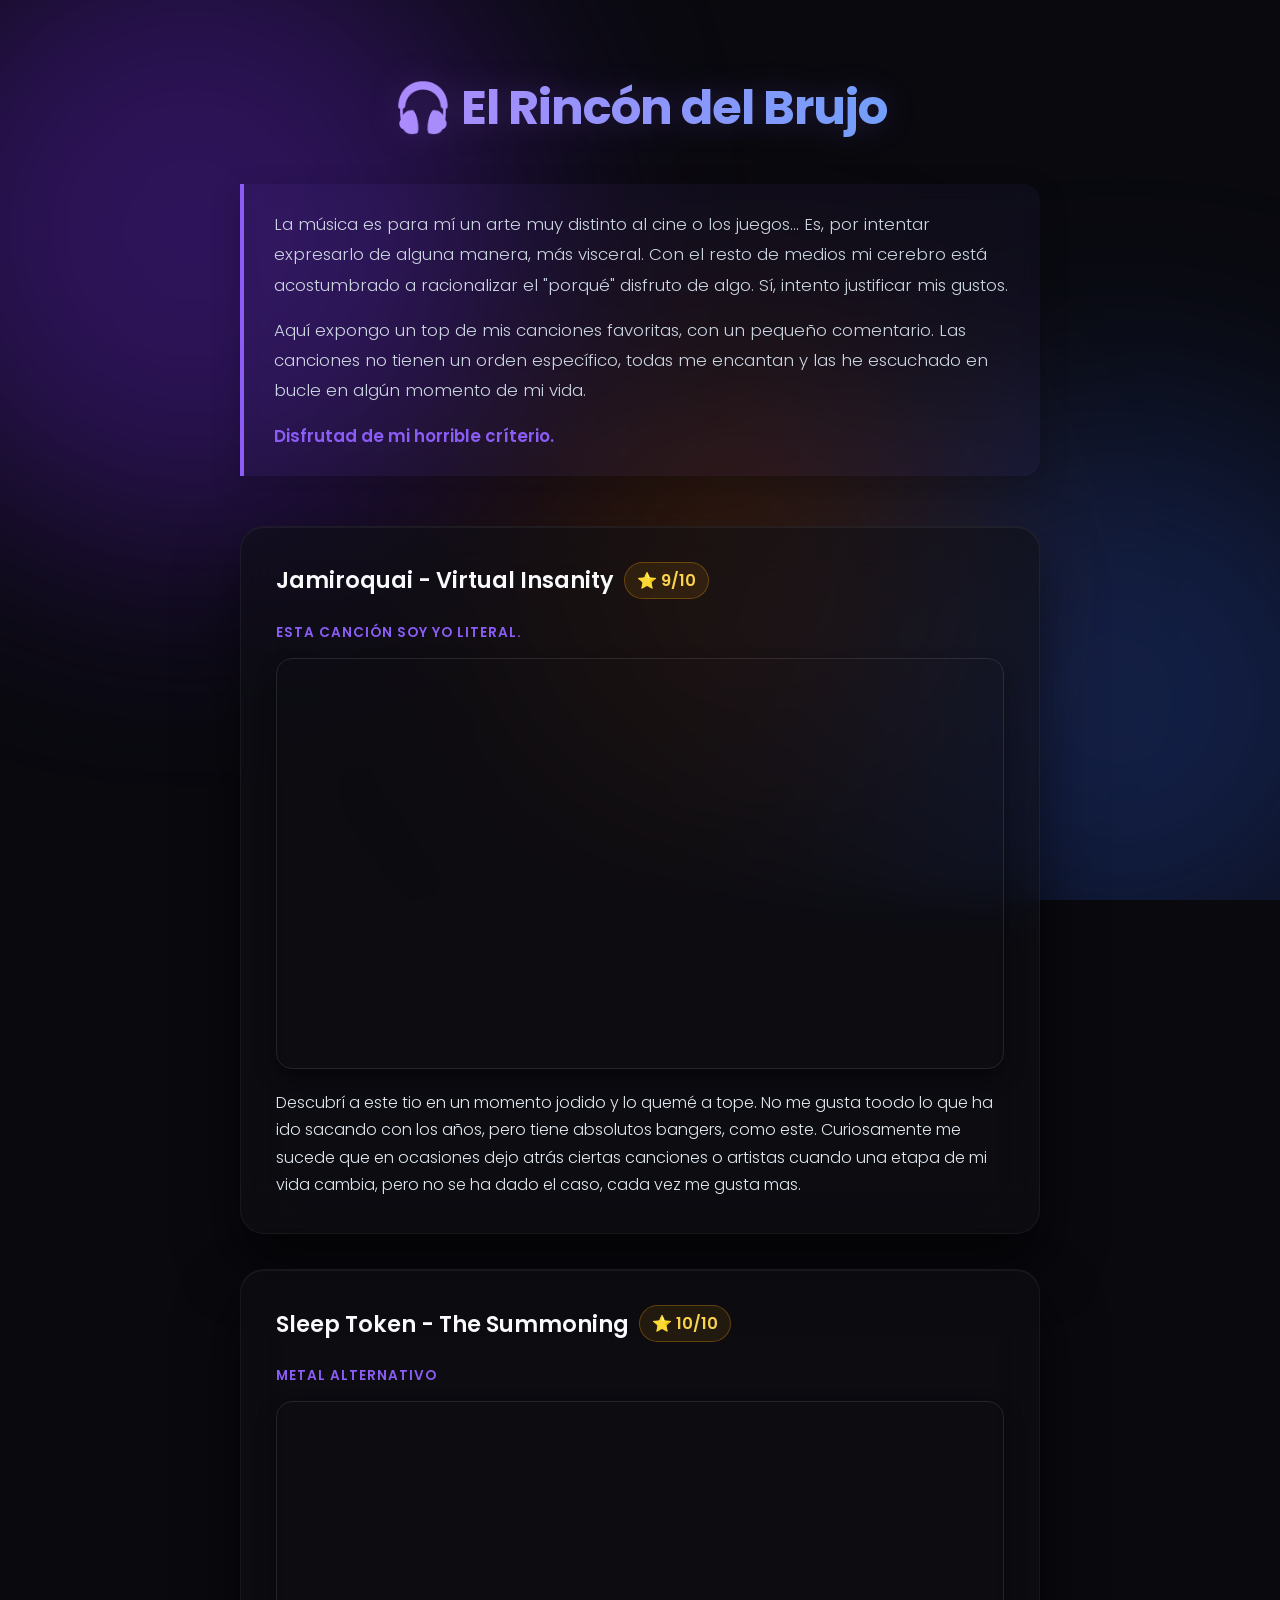
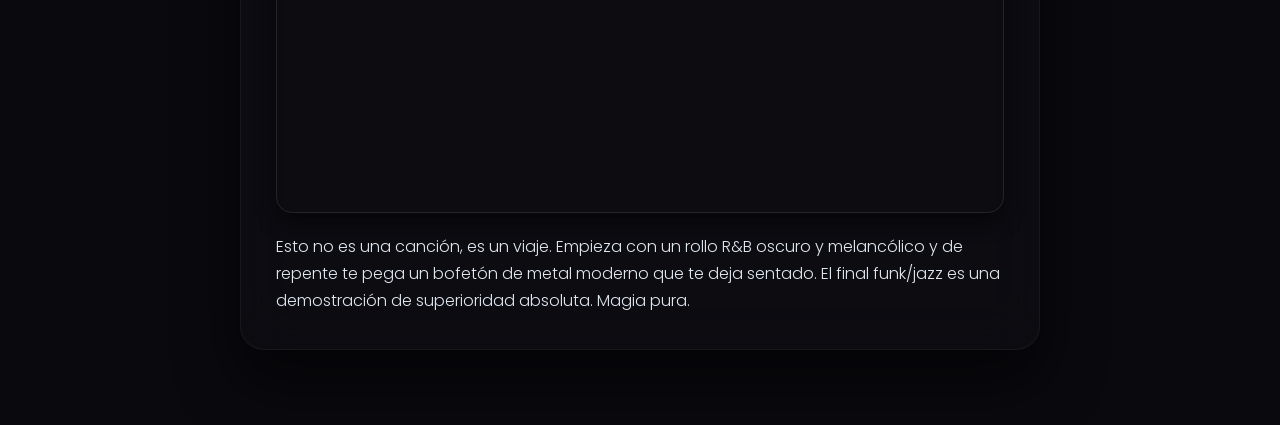
==== musica.html @ 61cba5d6 "Update musica.html" ====
<!DOCTYPE html>
<html lang="es">
<head>
    <meta charset="UTF-8">
    <meta name="viewport" content="width=device-width, initial-scale=1.0">
    <title>El Rincón Musical de Alabaster</title>
    <link rel="stylesheet" href="style.css">
    <link href="https://fonts.googleapis.com/css2?family=Poppins:wght@300;400;600;700;900&display=swap" rel="stylesheet">
</head>
<body class="musica-page">

    <div class="bg-auras">
        <div class="aura aura-1"></div>
        <div class="aura aura-2"></div>
        <div class="aura aura-3"></div>
    </div>
    
    <h1>🎧 El Rincón del Brujo</h1>
    
    <div class="intro-box">
        <p>La música es para mí un arte muy distinto al cine o los juegos... Es, por intentar expresarlo de alguna manera, más visceral. Con el resto de medios mi cerebro está acostumbrado a racionalizar el "porqué" disfruto de algo. Sí, intento justificar mis gustos.</p>
        <p>Aquí expongo un top de mis canciones favoritas, con un pequeño comentario. Las canciones no tienen un orden específico, todas me encantan y las he escuchado en bucle en algún momento de mi vida.</p>
        <p><strong style="color: var(--primary); font-weight: 600;">Disfrutad de mi horrible críterio.</strong></p>
    </div>

    <div class="card">
        <h2>Jamiroquai - Virtual Insanity <span class="puntuacion">⭐ 9/10</span></h2>
        <span class="resena-genero">Esta canción soy yo literal. </span>
        
        <div class="video-wrapper">
            <iframe src="https://www.youtube-nocookie.com/embed/4JkIs37a2JE?" allow="accelerometer; autoplay; clipboard-write; encrypted-media; gyroscope; picture-in-picture" allowfullscreen></iframe>
        </div>
        
        <p class="resena-texto">Descubrí a este tio en un momento jodido y lo quemé a tope. No me gusta toodo lo que ha ido sacando con los años, pero tiene absolutos bangers, como este. Curiosamente me sucede que en ocasiones dejo atrás ciertas canciones o artistas cuando una etapa de mi vida cambia, pero no se ha dado el caso, cada vez me gusta mas. </p>
    </div>

    <div class="card">
        <h2>Sleep Token - The Summoning <span class="puntuacion">⭐ 10/10</span></h2>
        <span class="resena-genero">Metal Alternativo</span>
        
        <div class="video-wrapper">
            <iframe src="https://www.youtube.com/embed/1B1X8oYh9R8" allow="accelerometer; autoplay; clipboard-write; encrypted-media; gyroscope; picture-in-picture" allowfullscreen></iframe>
        </div>
        
        <p class="resena-texto">Esto no es una canción, es un viaje. Empieza con un rollo R&B oscuro y melancólico y de repente te pega un bofetón de metal moderno que te deja sentado. El final funk/jazz es una demostración de superioridad absoluta. Magia pura.</p>
    </div>

</body>
</html>
---- style.css ----
:root {
    --bg-dark: #09090e; 
    --text-main: #f8fafc;
    --text-muted: #94a3b8;
    --primary: #8b5cf6; 
    --secondary: #3b82f6; 
    --accent: #f59e0b; 
    --danger: #ef4444; 
    --success: #10b981; 
}

/* --- FONDO Y GENERALES --- */
body { 
    font-family: 'Poppins', 'Segoe UI Emoji', 'Apple Color Emoji', 'Noto Color Emoji', sans-serif; 
    max-width: 900px; 
    margin: 0 auto; 
    padding: 30px 20px; 
    color: var(--text-main); 
    background-color: var(--bg-dark); 
    min-height: 100vh;
    position: relative;
    overflow-x: hidden;
    display: flex;
    flex-direction: column;
}

body.musica-page {
    max-width: 800px;
    padding: 40px 20px;
}

.bg-auras {
    position: fixed; top: 0; left: 0; width: 100vw; height: 100vh;
    z-index: -1; overflow: hidden; pointer-events: none; background: #09090e;
}

.aura {
    position: absolute; border-radius: 50%; filter: blur(120px); opacity: 0.45;
    animation: floatAura 20s infinite alternate ease-in-out;
}

.aura-1 { width: 50vw; height: 50vw; background: #5b21b6; top: -10%; left: -10%; }
.aura-2 { width: 45vw; height: 45vw; background: #1e3a8a; bottom: -10%; right: -10%; animation-delay: -5s; }
.aura-3 { width: 35vw; height: 35vw; background: #92400e; top: 40%; left: 40%; animation-duration: 25s; opacity: 0.3; }

@keyframes floatAura { 0% { transform: translate(0, 0) scale(1); } 100% { transform: translate(50px, 30px) scale(1.1); } }

::-webkit-scrollbar { width: 8px; }
::-webkit-scrollbar-track { background: rgba(0,0,0,0.2); border-radius: 10px; }
::-webkit-scrollbar-thumb { background: rgba(139, 92, 246, 0.4); border-radius: 10px; }
::-webkit-scrollbar-thumb:hover { background: rgba(139, 92, 246, 0.7); }

h1 { 
    text-align: center; font-size: 3rem; font-weight: 700; margin-bottom: 40px; letter-spacing: -1px;
    background: linear-gradient(to right, #c084fc, #60a5fa); -webkit-background-clip: text; -webkit-text-fill-color: transparent;
    filter: drop-shadow(0 0 15px rgba(139, 92, 246, 0.2)); animation: float 6s ease-in-out infinite;
}

@keyframes float { 0%, 100% { transform: translateY(0px); } 50% { transform: translateY(-8px); } }
h2 { font-size: 1.4rem; margin-top: 0; margin-bottom: 20px; font-weight: 600; display: flex; align-items: center; gap: 10px;}

/* --- TARJETAS --- */
.card { 
    background: rgba(15, 15, 20, 0.55); padding: 35px; border-radius: 24px; 
    box-shadow: 0 30px 60px rgba(0,0,0,0.5), inset 0 1px 0 rgba(255,255,255,0.05); 
    border: 1px solid rgba(255, 255, 255, 0.05); margin-bottom: 35px; 
    backdrop-filter: blur(25px); -webkit-backdrop-filter: blur(25px);
    animation: fadeUp 0.6s ease-out backwards; position: relative;
}

@keyframes fadeUp { from { opacity: 0; transform: translateY(25px); } to { opacity: 1; transform: translateY(0); } }

/* --- ACORDEONES --- */
details.card { transition: all 0.3s ease; }
details.card > summary::after { content: '▼'; margin-left: auto; font-size: 0.8rem; color: var(--primary); transition: transform 0.3s ease; }
details[open] > summary::after { transform: rotate(180deg); }
summary { font-size: 1.4rem; font-weight: 600; display: flex; align-items: center; gap: 10px; cursor: pointer; list-style: none; outline: none; user-select: none; }
summary::-webkit-details-marker { display: none; } 
.details-content { margin-top: 25px; animation: fadeUp 0.4s ease; }

/* --- FORMULARIOS Y BOTONES --- */
input[type="text"], select { 
    padding: 14px 18px; background: rgba(0, 0, 0, 0.5); color: white; border: 1px solid rgba(255, 255, 255, 0.08); 
    border-radius: 12px; font-family: inherit; font-size: 14px; outline: none; transition: all 0.3s;
}
input[type="text"]:focus, select:focus { border-color: var(--primary); box-shadow: 0 0 15px rgba(139, 92, 246, 0.2); background: rgba(0, 0, 0, 0.7); }
input[type="text"] { width: calc(100% - 150px); display: inline-block; margin-right: 15px;}
select option[disabled] { color: #475569; font-style: italic; background: #0f172a; }

#modo-clasificacion {
    width: 100%; margin-bottom: 15px; font-size: 1.1rem; font-weight: 600;
    background: linear-gradient(135deg, rgba(139, 92, 246, 0.15), rgba(59, 130, 246, 0.15));
    border: 1px solid var(--primary); color: #f8fafc; cursor: pointer;
}
#modo-clasificacion:hover { background: linear-gradient(135deg, rgba(139, 92, 246, 0.25), rgba(59, 130, 246, 0.25)); }
#modo-clasificacion option { background: var(--bg-dark); color: white; }

button { 
    padding: 14px 24px; color: white; border: none; border-radius: 12px; cursor: pointer; font-weight: 600; 
    font-family: inherit; transition: all 0.2s ease; text-transform: uppercase; font-size: 12px; letter-spacing: 1.5px;
}
button:hover { transform: translateY(-3px); filter: brightness(1.1); box-shadow: 0 8px 20px rgba(0,0,0,0.3); }
button:active { transform: translateY(1px); }

.btn-add { background: linear-gradient(135deg, #10b981, #059669); }
.btn-edit { background: rgba(59, 130, 246, 0.1); color: #93c5fd; border: 1px solid rgba(59, 130, 246, 0.3); padding: 8px 14px; font-size: 10px; border-radius: 8px; letter-spacing: 1px; }
.btn-edit:hover { background: var(--secondary); color: white; border-color: var(--secondary); }
.btn-delete { background: rgba(239, 68, 68, 0.08); color: #fca5a5; border: 1px solid rgba(239, 68, 68, 0.2); padding: 8px 14px; font-size: 10px; margin-left: auto; border-radius: 8px; letter-spacing: 1px; }
.btn-delete:hover { background: var(--danger); color: white; border-color: var(--danger); }
.btn-random { background: linear-gradient(135deg, #3b82f6, #1d4ed8); flex: 1; }
.btn-manual { background: linear-gradient(135deg, #8b5cf6, #6d28d9); flex: 1; }
.btn-export { background: rgba(255,255,255,0.03); border: 1px solid rgba(255,255,255,0.06); flex: 1; text-transform: none; letter-spacing: 0;}
.btn-export:hover { background: rgba(255,255,255,0.08); }
.btn-danger { background: linear-gradient(135deg, rgba(239, 68, 68, 0.2), rgba(153, 27, 27, 0.5)); border: 1px solid rgba(239, 68, 68, 0.4); width: 100%; margin-top: 15px; color: #fca5a5;}
.btn-danger:hover { background: var(--danger); color: white; }
.btn-tv { background: linear-gradient(135deg, #f59e0b, #d97706); width: 100%; font-size: 1.1rem; padding: 18px; margin-top: 25px; margin-bottom: 25px; box-shadow: 0 10px 25px rgba(245, 158, 11, 0.3); border: 1px solid rgba(255, 255, 255, 0.2);}
.btn-tv:hover { box-shadow: 0 15px 35px rgba(245, 158, 11, 0.5); transform: translateY(-4px); }

/* --- LISTAS Y TABLAS --- */
ul { list-style: none; padding: 0; margin-top: 25px; }
li { display: flex; align-items: center; justify-content: space-between; padding: 14px 20px; background: rgba(0, 0, 0, 0.3); margin-bottom: 12px; border-radius: 12px; border-left: 3px solid rgba(139, 92, 246, 0.5); transition: all 0.2s; flex-wrap: wrap; gap: 10px;}
li:hover { transform: translateX(5px); background: rgba(0, 0, 0, 0.4); border-left-color: var(--primary); }

table { width: 100%; border-collapse: separate; border-spacing: 0 10px; margin-top: 5px; }
th, td { padding: 18px 15px; text-align: center; }
th { color: var(--text-muted); font-weight: 600; text-transform: uppercase; font-size: 11px; letter-spacing: 2px; }
td { background: rgba(0, 0, 0, 0.3); transition: all 0.3s ease; }
td:first-child { border-top-left-radius: 12px; border-bottom-left-radius: 12px; }
td:last-child { border-top-right-radius: 12px; border-bottom-right-radius: 12px; }
td:nth-child(2) { text-align: left; font-weight: 600; font-size: 15px; color: white; }
tr:hover td { background: rgba(255, 255, 255, 0.05); }

.rango-1 td { background: linear-gradient(90deg, rgba(245, 158, 11, 0.15), rgba(0,0,0,0.3)); border: 1px solid rgba(245, 158, 11, 0.2); border-right: none; border-left: none;}
.rango-1 td:first-child { border-left: 4px solid #f59e0b; box-shadow: -5px 0 15px rgba(245, 158, 11, 0.2); }
.rango-1 td:last-child { border-right: 1px solid rgba(245, 158, 11, 0.2); }
.rango-1 td.puntos-destacados { color: #fcd34d; text-shadow: 0 0 10px rgba(245, 158, 11, 0.5); }

.rango-2 td { background: linear-gradient(90deg, rgba(203, 213, 225, 0.08), rgba(0,0,0,0.3)); border: 1px solid rgba(203, 213, 225, 0.1); border-right: none; border-left: none; }
.rango-2 td:first-child { border-left: 4px solid #cbd5e1; }
.rango-2 td:last-child { border-right: 1px solid rgba(203, 213, 225, 0.1); }
.rango-2 td.puntos-destacados { color: #e2e8f0; text-shadow: 0 0 10px rgba(203, 213, 225, 0.3); }

.rango-3 td { background: linear-gradient(90deg, rgba(180, 83, 9, 0.1), rgba(0,0,0,0.3)); border: 1px solid rgba(180, 83, 9, 0.15); border-right: none; border-left: none; }
.rango-3 td:first-child { border-left: 4px solid #b45309; }
.rango-3 td:last-child { border-right: 1px solid rgba(180, 83, 9, 0.15); }
.rango-3 td.puntos-destacados { color: #f59e0b; }

/* --- CONTENEDORES DE JUEGO Y MESAS --- */
.checkbox-container { display: flex; flex-wrap: wrap; gap: 12px; margin-bottom: 25px; }
.checkbox-container label { background: rgba(0, 0, 0, 0.4); border: 1px solid rgba(255,255,255,0.06); padding: 10px 22px; border-radius: 30px; cursor: pointer; user-select: none; font-size: 14px; transition: all 0.3s; }
.checkbox-container label:hover { border-color: rgba(139, 92, 246, 0.5); background: rgba(0,0,0,0.6); }
.checkbox-container label:has(input:checked) { background: rgba(139, 92, 246, 0.15); border-color: var(--primary); color: white; box-shadow: 0 0 15px rgba(139, 92, 246, 0.3); }
input[type="checkbox"] { display: none; }

.pod { border: 1px solid rgba(255,255,255,0.05); padding: 25px; margin-top: 25px; border-radius: 20px; background: rgba(0, 0, 0, 0.4); position: relative; overflow: hidden; animation: fadeUp 0.4s ease-out backwards; box-shadow: inset 0 0 25px rgba(0,0,0,0.5); }
.pod::before { content: ''; position: absolute; top: 15%; left: 0; width: 3px; height: 70%; background: var(--secondary); border-radius: 0 3px 3px 0; box-shadow: 0 0 10px var(--secondary); }
.pod.manual::before { background: var(--primary); box-shadow: 0 0 10px var(--primary); }
.pod h3 { margin-top: 0; color: white; font-size: 1.2rem; }
.pod select { margin: 8px 0 25px 0; width: 100%; display: block;}
.pod label { font-size: 11px; color: var(--text-muted); font-weight: 700; text-transform: uppercase; letter-spacing: 1.5px;}

.nombres-mesa { font-size: 14px; color: #fcd34d; margin-bottom: 25px; background: rgba(245, 158, 11, 0.05); border: 1px solid rgba(245, 158, 11, 0.15); padding: 15px; border-radius: 10px; display: flex; align-items: center; gap: 10px; }
.btn-save-pod { background: linear-gradient(135deg, var(--accent), #d97706); width: 100%; margin-top: 10px;}

.historial-jornada { background: rgba(0, 0, 0, 0.2); padding: 15px 20px; border-radius: 16px; margin-bottom: 15px; border: 1px solid rgba(255,255,255,0.03); }
.historial-jornada summary { font-size: 1.1rem; color: var(--secondary); margin-bottom: 0; padding: 5px 0; }
.historial-jornada[open] summary { margin-bottom: 15px; border-bottom: 1px solid rgba(255,255,255,0.05); padding-bottom: 15px; }

.historial-item { background: rgba(0, 0, 0, 0.3); border-left: 3px solid rgba(245, 158, 11, 0.5); padding: 15px; margin-bottom: 12px; border-radius: 12px; display: flex; flex-direction: column; gap: 8px; transition: all 0.2s; }
.historial-item:hover { background: rgba(0, 0, 0, 0.5); border-left-color: var(--accent); transform: translateX(5px);}
.historial-item:last-child { margin-bottom: 0; }
.historial-item p { margin: 0; font-size: 13px; color: #e2e8f0; line-height: 1.6;}
.historial-date { color: var(--text-muted); font-size: 11px; text-transform: uppercase; letter-spacing: 1px; font-weight: 600;}

hr { border: 0; border-top: 1px solid rgba(255,255,255,0.05); margin: 35px 0; }
p.subtitle { font-size: 14px; color: var(--text-muted); margin-top: -10px; margin-bottom: 25px; line-height: 1.6;}

/* --- ESTILOS EASTER EGG (RINCÓN MUSICAL) --- */
.footer-credits {
    margin-top: auto; padding-top: 40px; padding-bottom: 20px;
    text-align: center; font-size: 13px; color: var(--text-muted);
    opacity: 0.4; transition: opacity 0.3s ease;
}
.footer-credits:hover { opacity: 0.8; }
.easter-egg {
    text-decoration: none; display: inline-block; cursor: pointer; user-select: none;
    transition: transform 0.3s cubic-bezier(0.175, 0.885, 0.32, 1.275);
    font-size: 16px; margin-left: 5px; color: inherit;
}
.easter-egg:hover { transform: scale(1.5) rotate(15deg); }

.intro-box {
    background: rgba(139, 92, 246, 0.05); border-left: 4px solid var(--primary);
    padding: 25px 30px; border-radius: 0 16px 16px 0; margin-bottom: 50px;
    color: #cbd5e1; font-weight: 300; line-height: 1.8; font-size: 1.05rem;
    box-shadow: 0 10px 30px rgba(0,0,0,0.2); backdrop-filter: blur(10px);
}
.intro-box p { margin-top: 0; margin-bottom: 15px; }
.intro-box p:last-child { margin-bottom: 0; }
.puntuacion { font-size: 1rem; background: rgba(245, 158, 11, 0.1); color: #fcd34d; padding: 5px 12px; border-radius: 20px; border: 1px solid rgba(245, 158, 11, 0.3); }
.resena-texto { font-size: 1rem; color: #e2e8f0; line-height: 1.7; font-weight: 300; margin: 0; }
.resena-genero { display: inline-block; margin-bottom: 15px; font-size: 0.85rem; text-transform: uppercase; letter-spacing: 1px; color: var(--primary); font-weight: 600; }
.video-wrapper { position: relative; padding-bottom: 56.25%; height: 0; border-radius: 16px; overflow: hidden; margin-bottom: 20px; box-shadow: 0 10px 20px rgba(0,0,0,0.4); border: 1px solid rgba(255,255,255,0.1); }
.video-wrapper iframe { position: absolute; top: 0; left: 0; width: 100%; height: 100%; border: 0; }
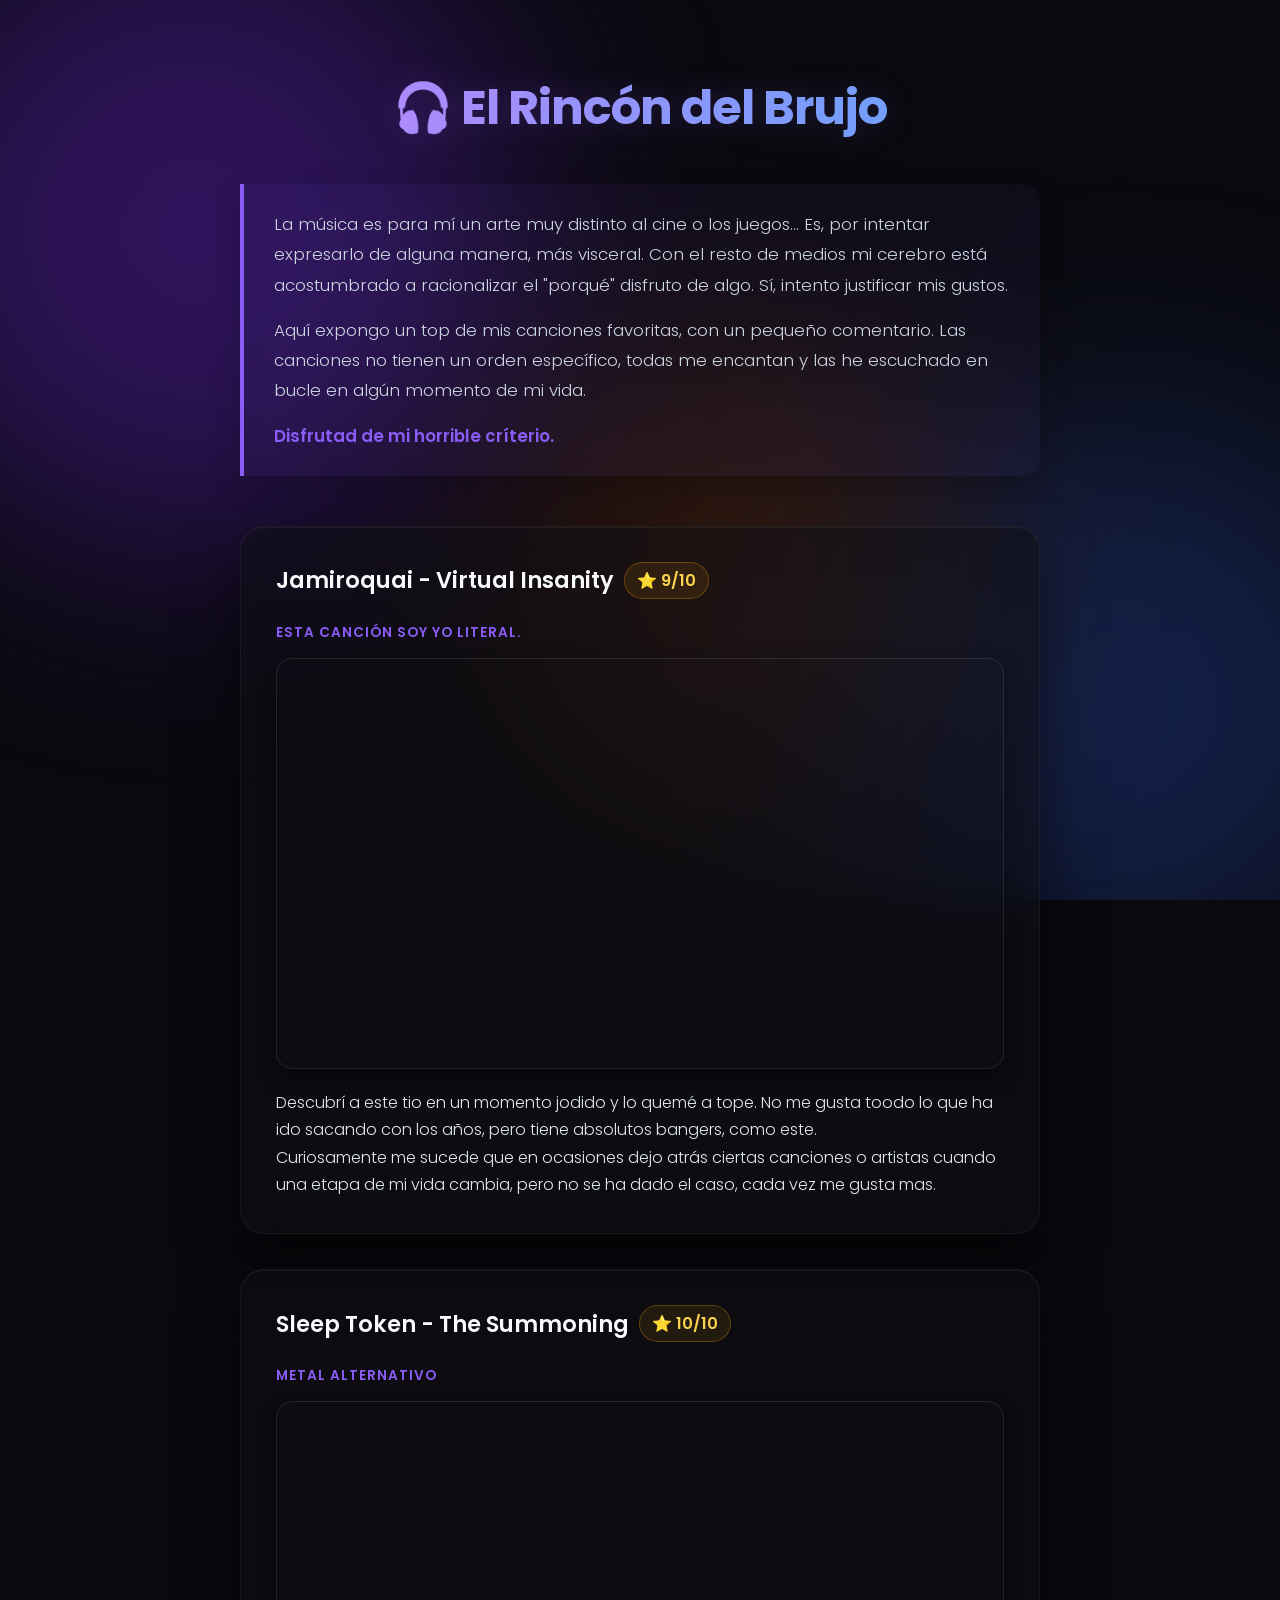
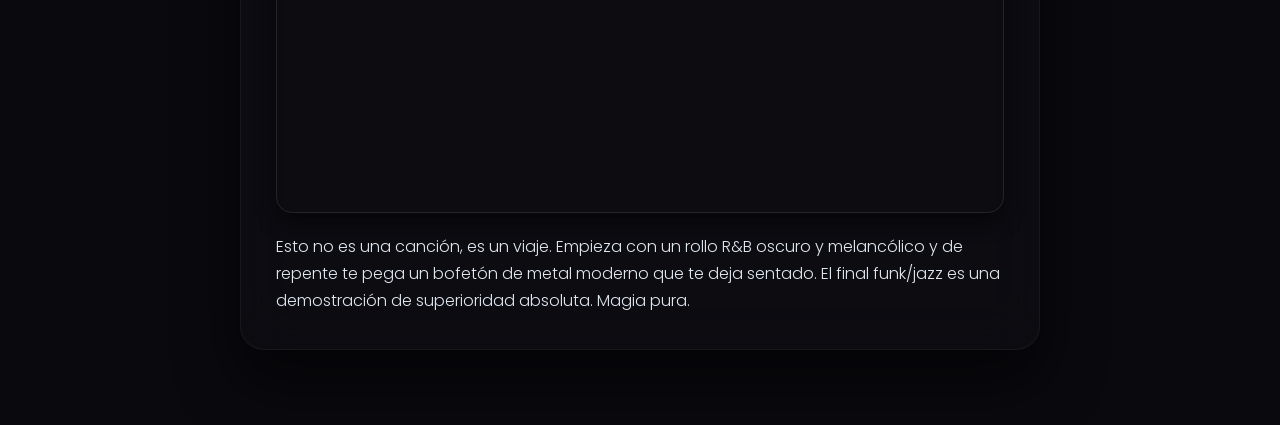
==== commit 67d2cbcf: "Update musica.html" ====
--- a/musica.html
+++ b/musica.html
@@ -31,7 +31,8 @@
             <iframe src="https://www.youtube-nocookie.com/embed/4JkIs37a2JE?" allow="accelerometer; autoplay; clipboard-write; encrypted-media; gyroscope; picture-in-picture" allowfullscreen></iframe>
         </div>
         
-        <p class="resena-texto">Descubrí a este tio en un momento jodido y lo quemé a tope. No me gusta toodo lo que ha ido sacando con los años, pero tiene absolutos bangers, como este. Curiosamente me sucede que en ocasiones dejo atrás ciertas canciones o artistas cuando una etapa de mi vida cambia, pero no se ha dado el caso, cada vez me gusta mas. </p>
+        <p class="resena-texto">Descubrí a este tio en un momento jodido y lo quemé a tope. No me gusta toodo lo que ha ido sacando con los años, pero tiene absolutos bangers, como este.</p>
+        <p class="resena-texto">Curiosamente me sucede que en ocasiones dejo atrás ciertas canciones o artistas cuando una etapa de mi vida cambia, pero no se ha dado el caso, cada vez me gusta mas. </p>
     </div>
 
     <div class="card">
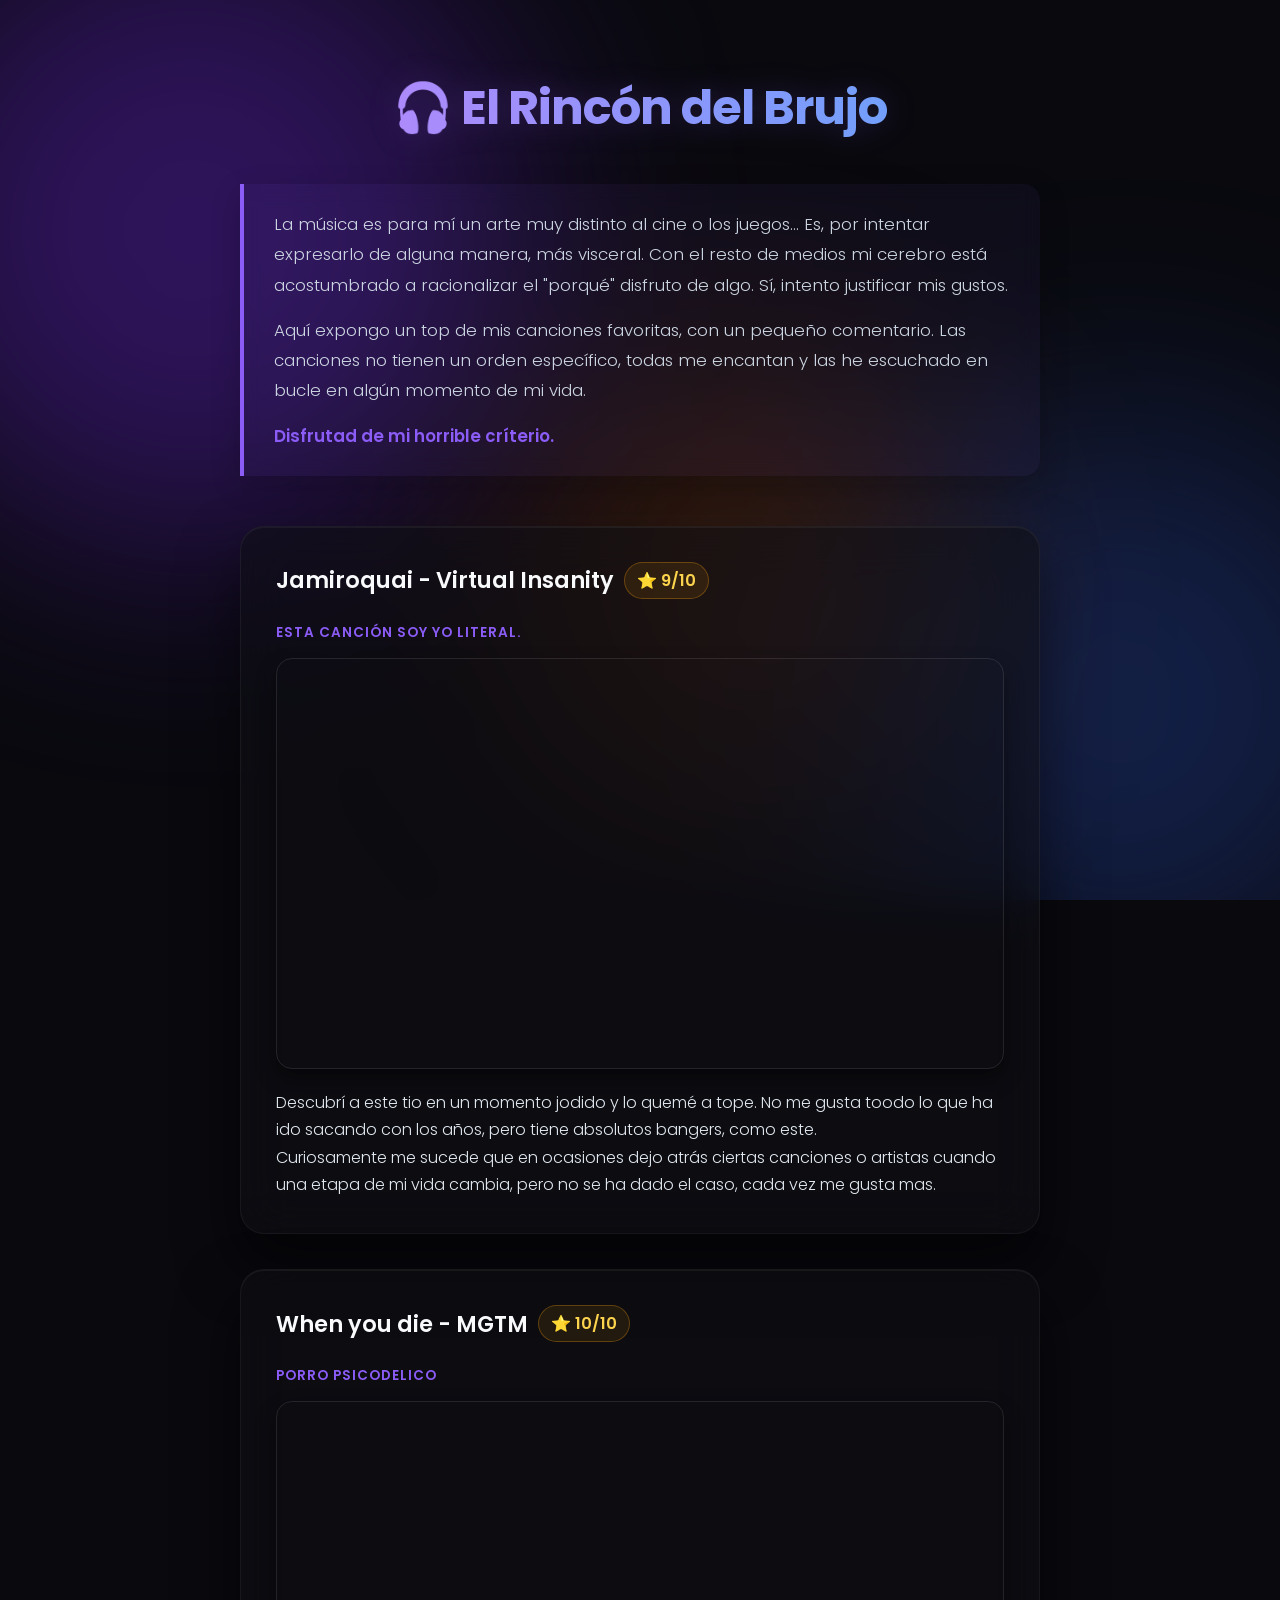
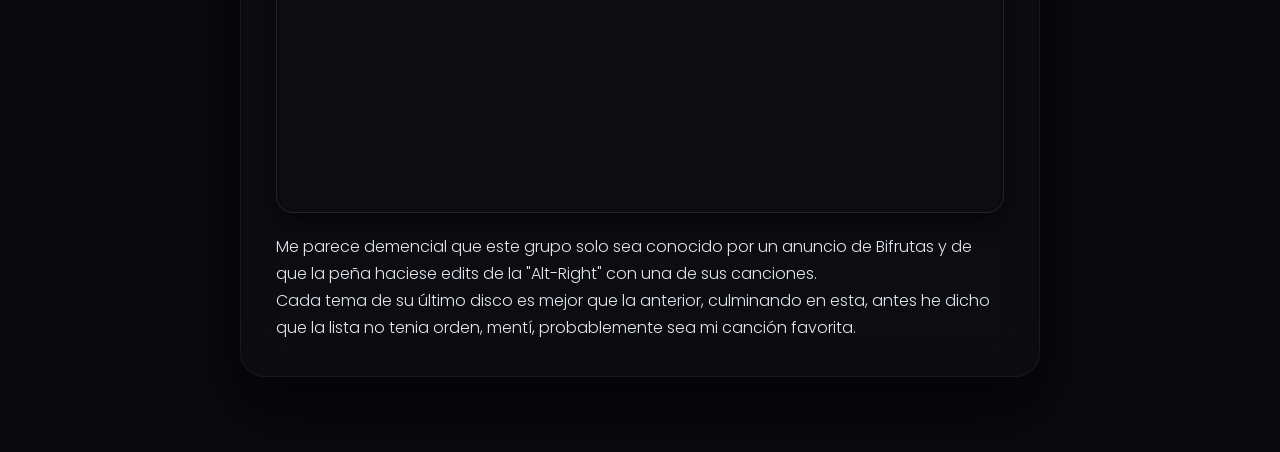
==== commit 9af64b54: "Update musica.html" ====
--- a/musica.html
+++ b/musica.html
@@ -36,14 +36,15 @@
     </div>
 
     <div class="card">
-        <h2>Sleep Token - The Summoning <span class="puntuacion">⭐ 10/10</span></h2>
-        <span class="resena-genero">Metal Alternativo</span>
+        <h2>When you die - MGTM <span class="puntuacion">⭐ 10/10</span></h2>
+        <span class="resena-genero">Porro Psicodelico</span>
         
         <div class="video-wrapper">
-            <iframe src="https://www.youtube.com/embed/1B1X8oYh9R8" allow="accelerometer; autoplay; clipboard-write; encrypted-media; gyroscope; picture-in-picture" allowfullscreen></iframe>
+            <iframe src="https://www.youtube.com/embed/tmozGmGoJuw?si=_S68jVwSJBN-JPK9" allow="accelerometer; autoplay; clipboard-write; encrypted-media; gyroscope; picture-in-picture" allowfullscreen></iframe>
         </div>
         
-        <p class="resena-texto">Esto no es una canción, es un viaje. Empieza con un rollo R&B oscuro y melancólico y de repente te pega un bofetón de metal moderno que te deja sentado. El final funk/jazz es una demostración de superioridad absoluta. Magia pura.</p>
+        <p class="resena-texto">Me parece demencial que este grupo solo sea conocido por un anuncio de Bifrutas y de que la peña haciese edits de la "Alt-Right" con una de sus canciones.</p>
+    <p class="resena-texto">Cada tema de su último disco es mejor que la anterior, culminando en esta, antes he dicho que la lista no tenia orden, mentí, probablemente sea mi canción favorita.</p>
     </div>
 
 </body>
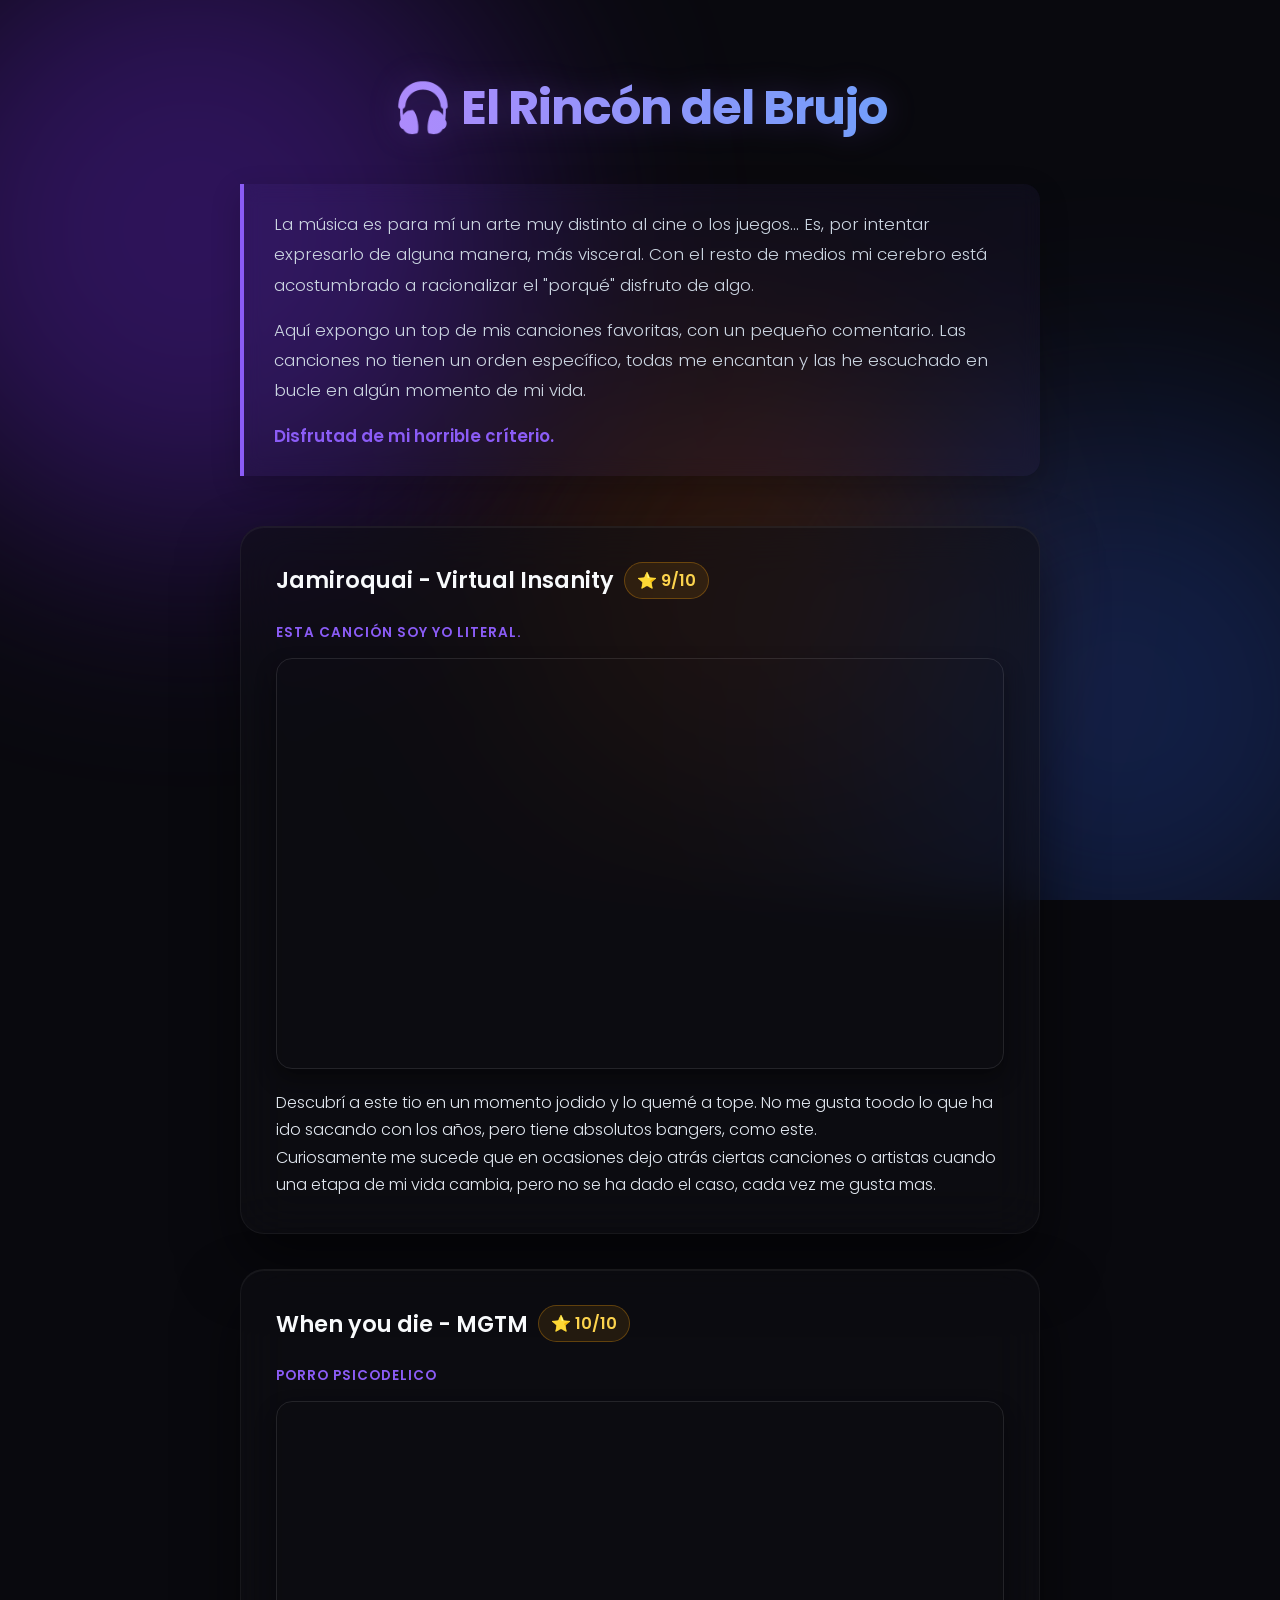
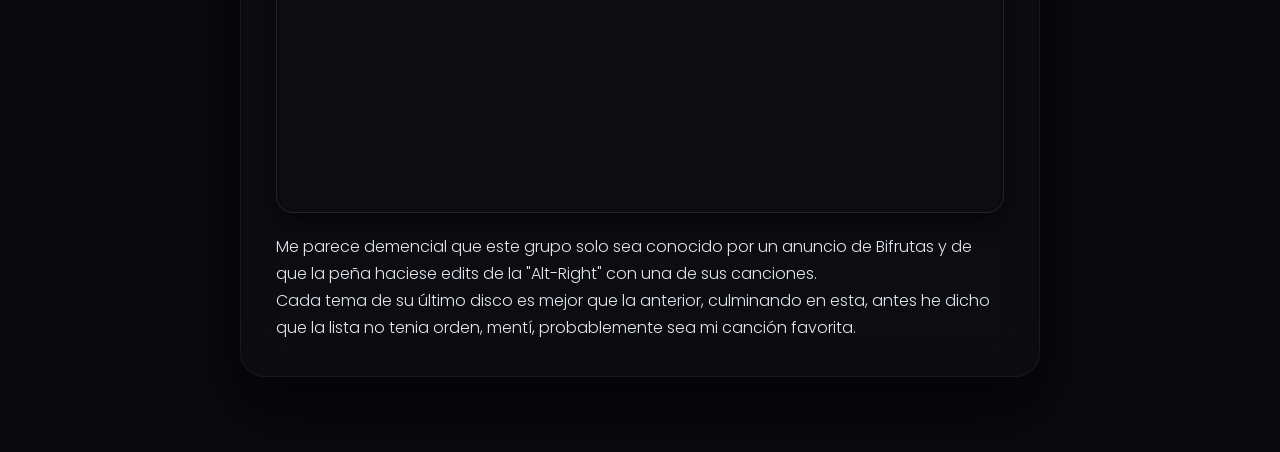
==== commit f97c576c: "Update musica.html" ====
--- a/musica.html
+++ b/musica.html
@@ -18,7 +18,7 @@
     <h1>🎧 El Rincón del Brujo</h1>
     
     <div class="intro-box">
-        <p>La música es para mí un arte muy distinto al cine o los juegos... Es, por intentar expresarlo de alguna manera, más visceral. Con el resto de medios mi cerebro está acostumbrado a racionalizar el "porqué" disfruto de algo. Sí, intento justificar mis gustos.</p>
+        <p>La música es para mí un arte muy distinto al cine o los juegos... Es, por intentar expresarlo de alguna manera, más visceral. Con el resto de medios mi cerebro está acostumbrado a racionalizar el "porqué" disfruto de algo. </p>
         <p>Aquí expongo un top de mis canciones favoritas, con un pequeño comentario. Las canciones no tienen un orden específico, todas me encantan y las he escuchado en bucle en algún momento de mi vida.</p>
         <p><strong style="color: var(--primary); font-weight: 600;">Disfrutad de mi horrible críterio.</strong></p>
     </div>
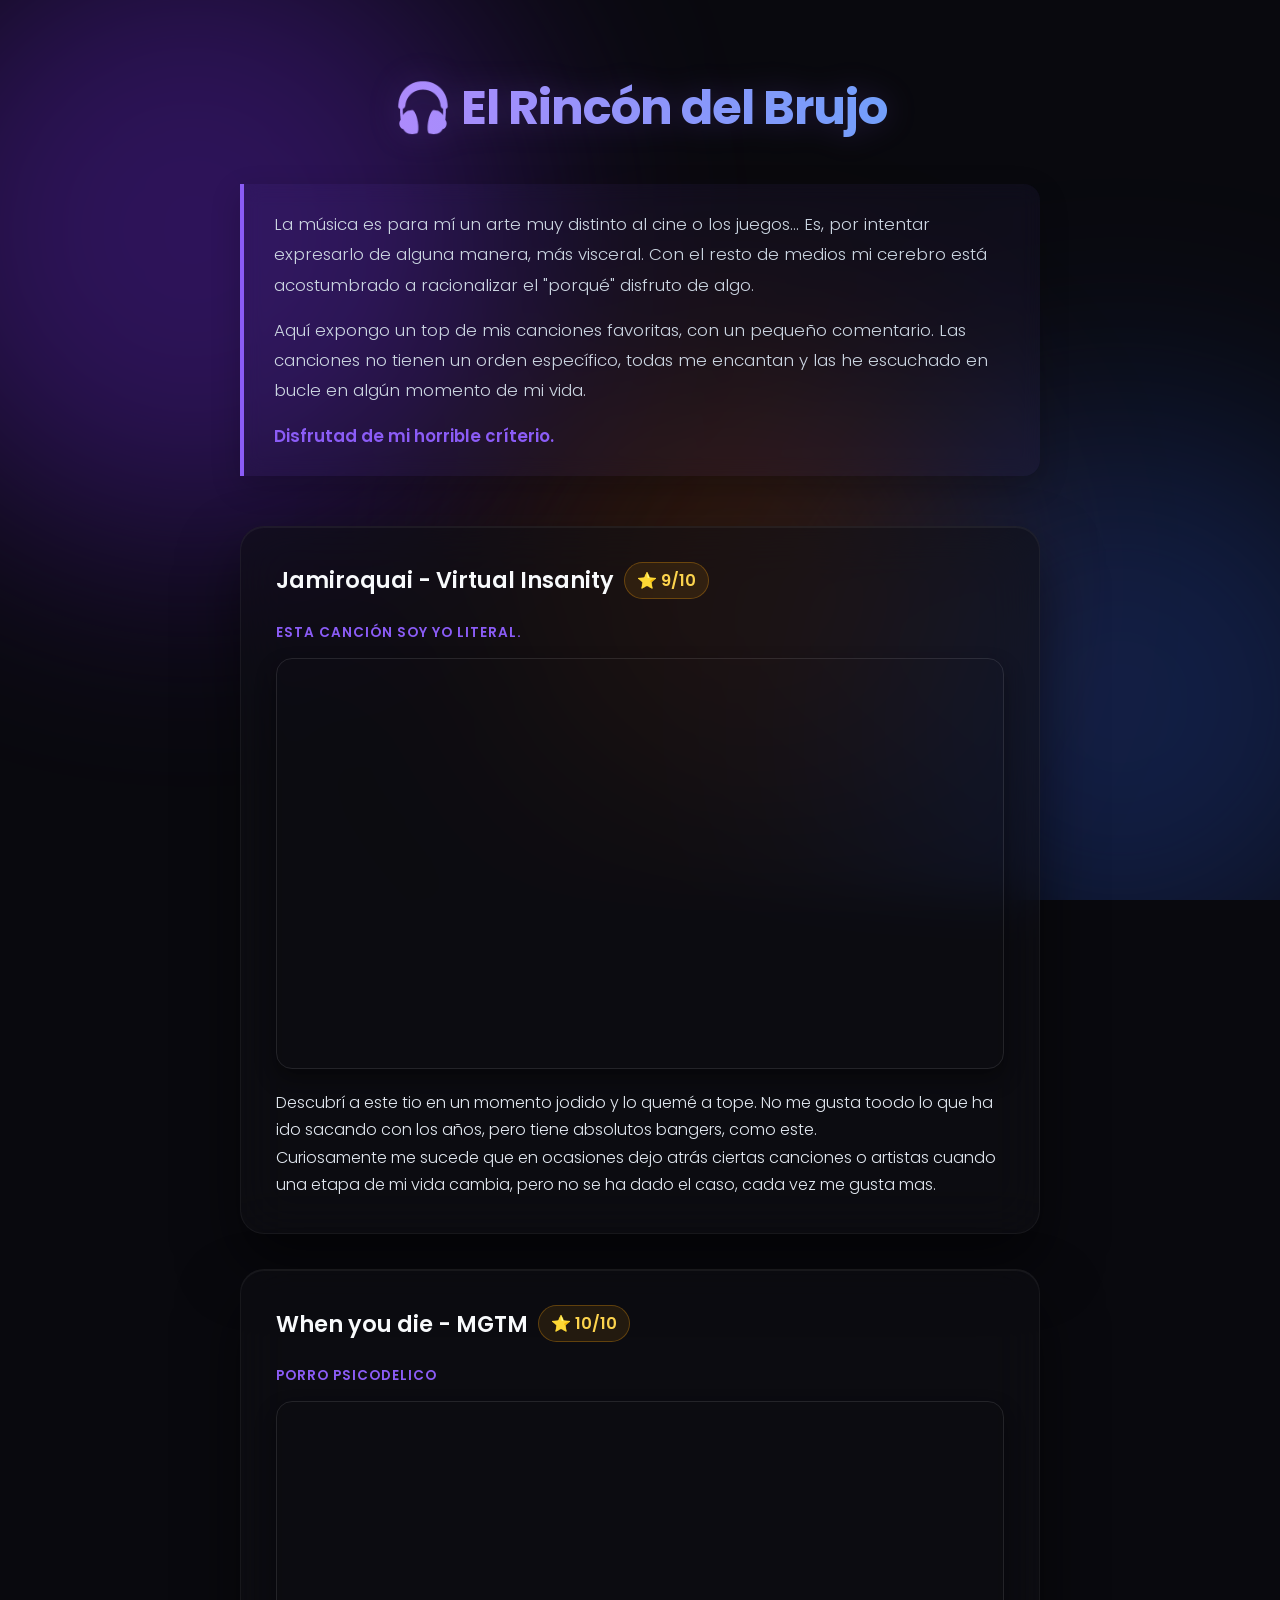
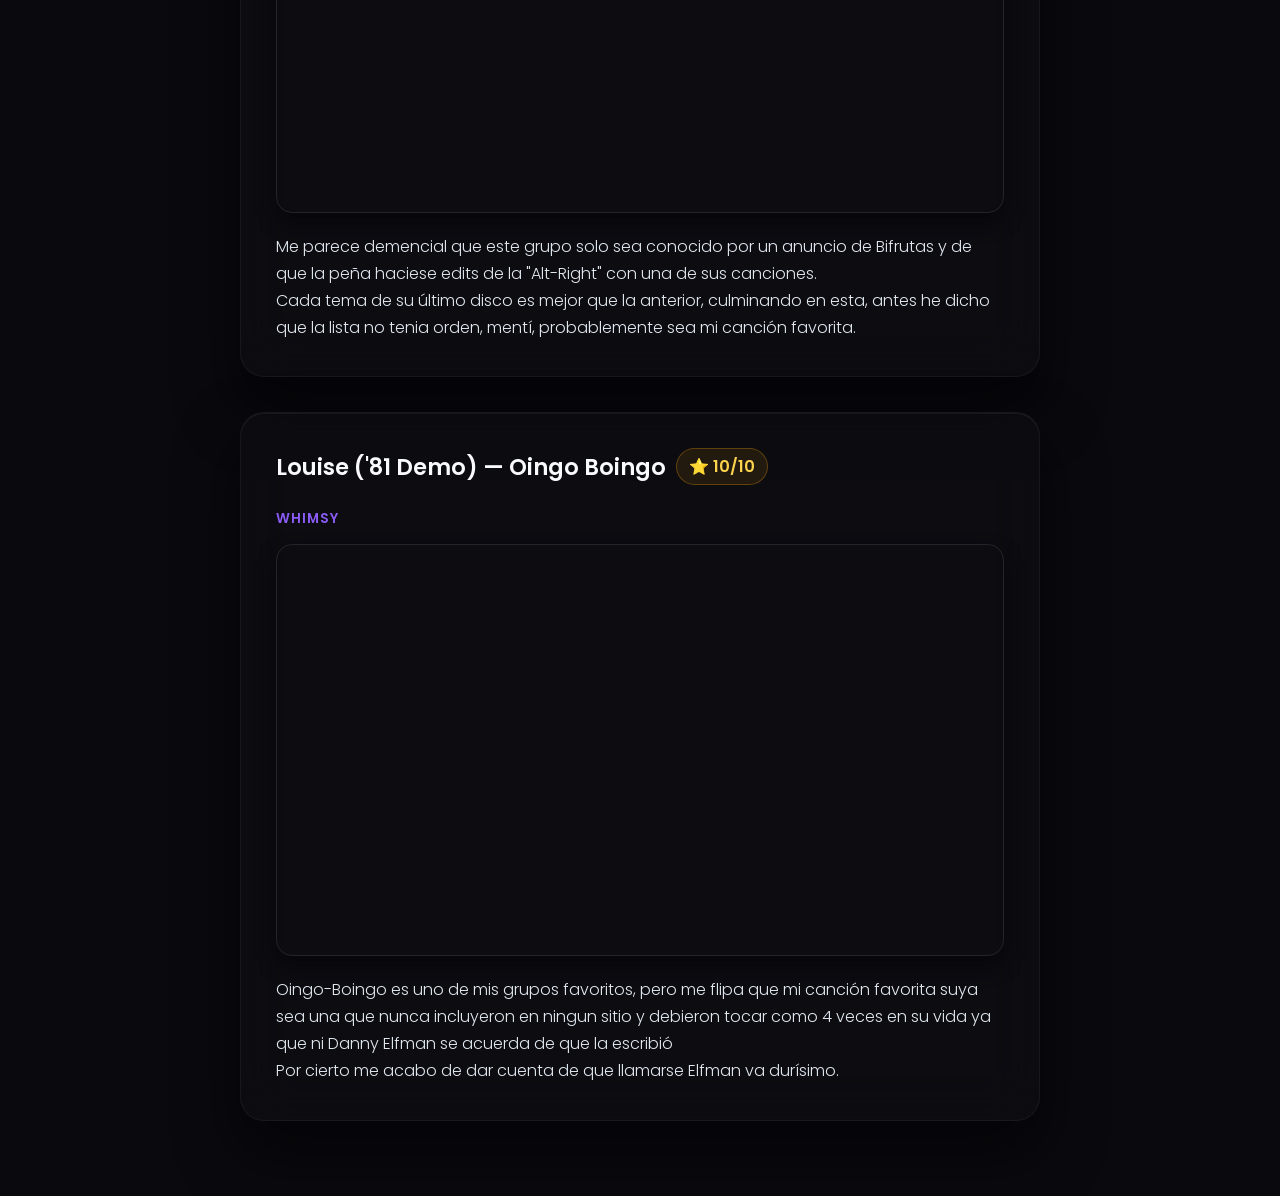
==== commit 520906b3: "Update musica.html" ====
--- a/musica.html
+++ b/musica.html
@@ -47,5 +47,17 @@
     <p class="resena-texto">Cada tema de su último disco es mejor que la anterior, culminando en esta, antes he dicho que la lista no tenia orden, mentí, probablemente sea mi canción favorita.</p>
     </div>
 
+ <div class="card">
+        <h2>Louise ('81 Demo) — Oingo Boingo <span class="puntuacion">⭐ 10/10</span></h2>
+        <span class="resena-genero">Whimsy</span>
+        
+        <div class="video-wrapper">
+            <iframe src="https://www.youtube.com/embed/n5WQEmz9g74?si=hSgo57glOznLsS1e" allow="accelerometer; autoplay; clipboard-write; encrypted-media; gyroscope; picture-in-picture" allowfullscreen></iframe>
+        </div>
+        
+        <p class="resena-texto">Oingo-Boingo es uno de mis grupos favoritos, pero me flipa que mi canción favorita suya sea una que nunca incluyeron en ningun sitio y debieron tocar como 4 veces en su vida ya que ni Danny Elfman se acuerda de que la escribió</p>
+    <p class="resena-texto">Por cierto me acabo de dar cuenta de que llamarse Elfman va durísimo.</p>
+    </div>
+    
 </body>
 </html>
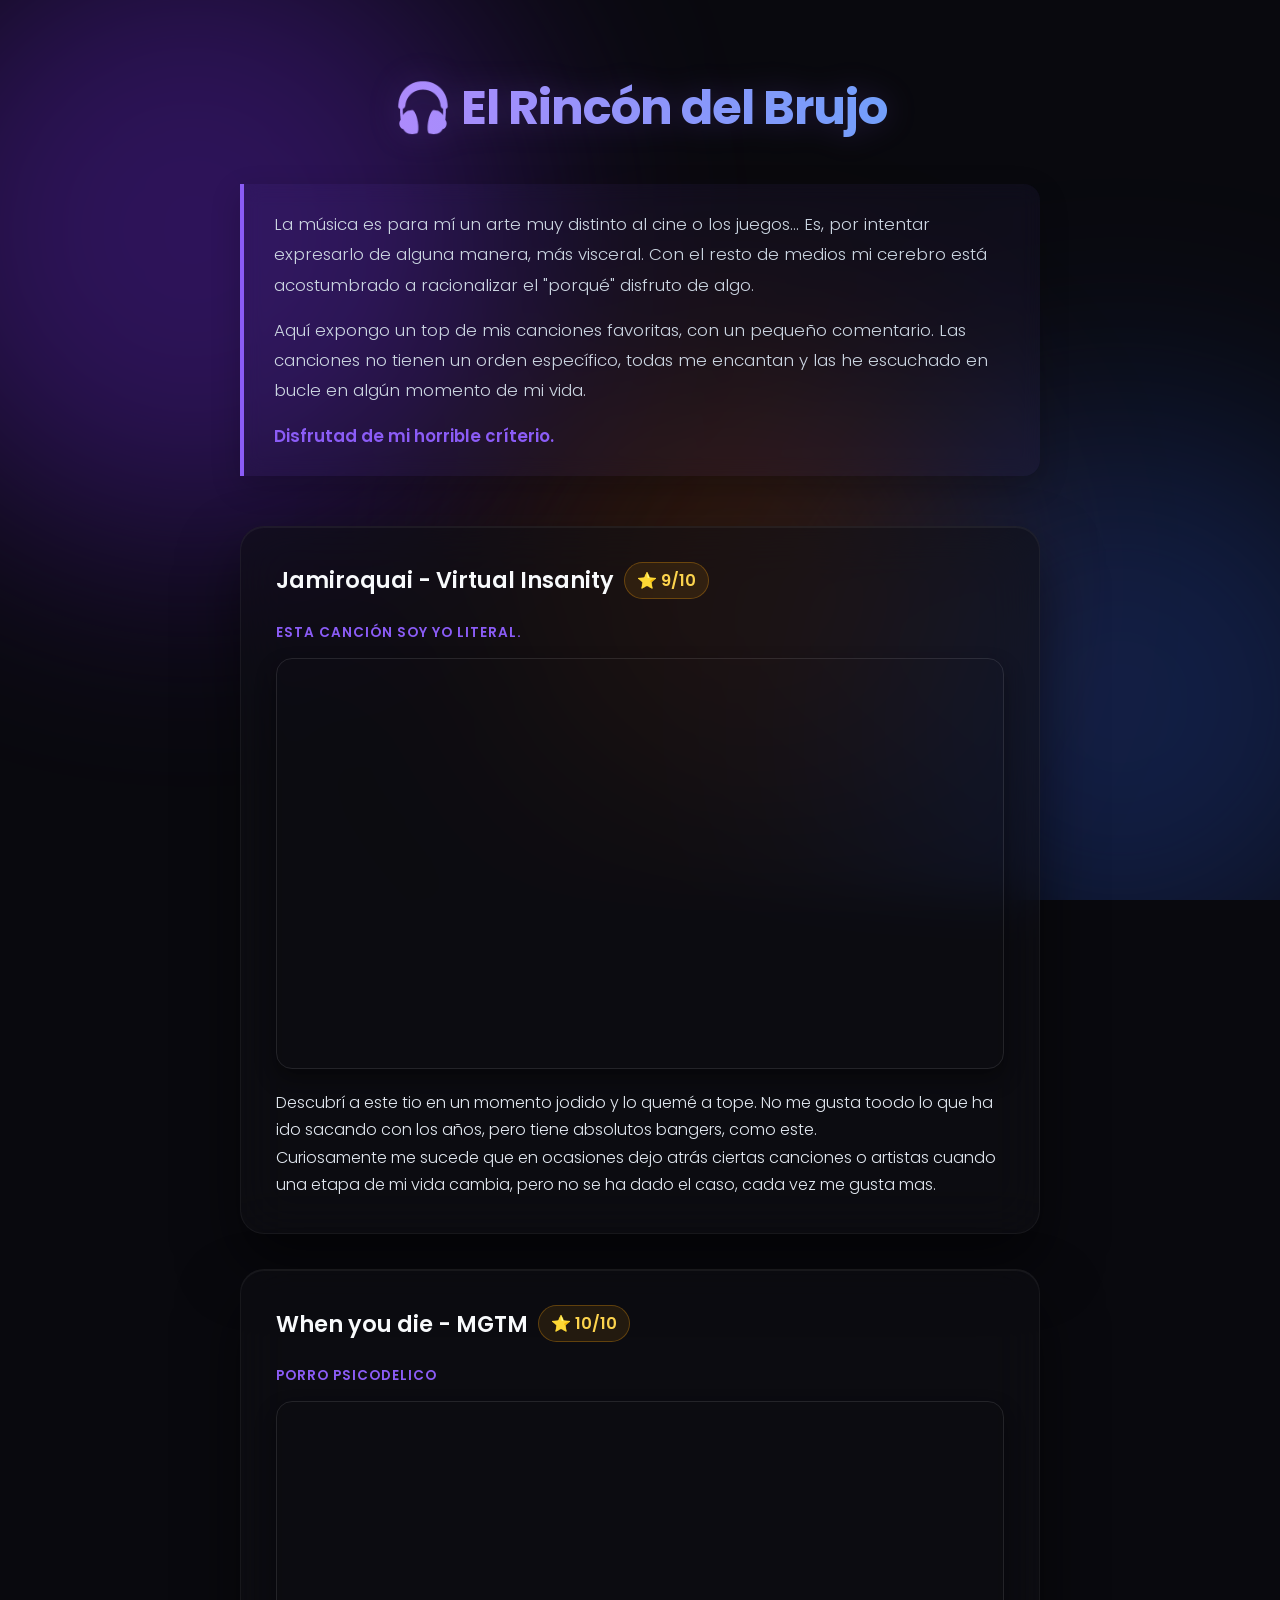
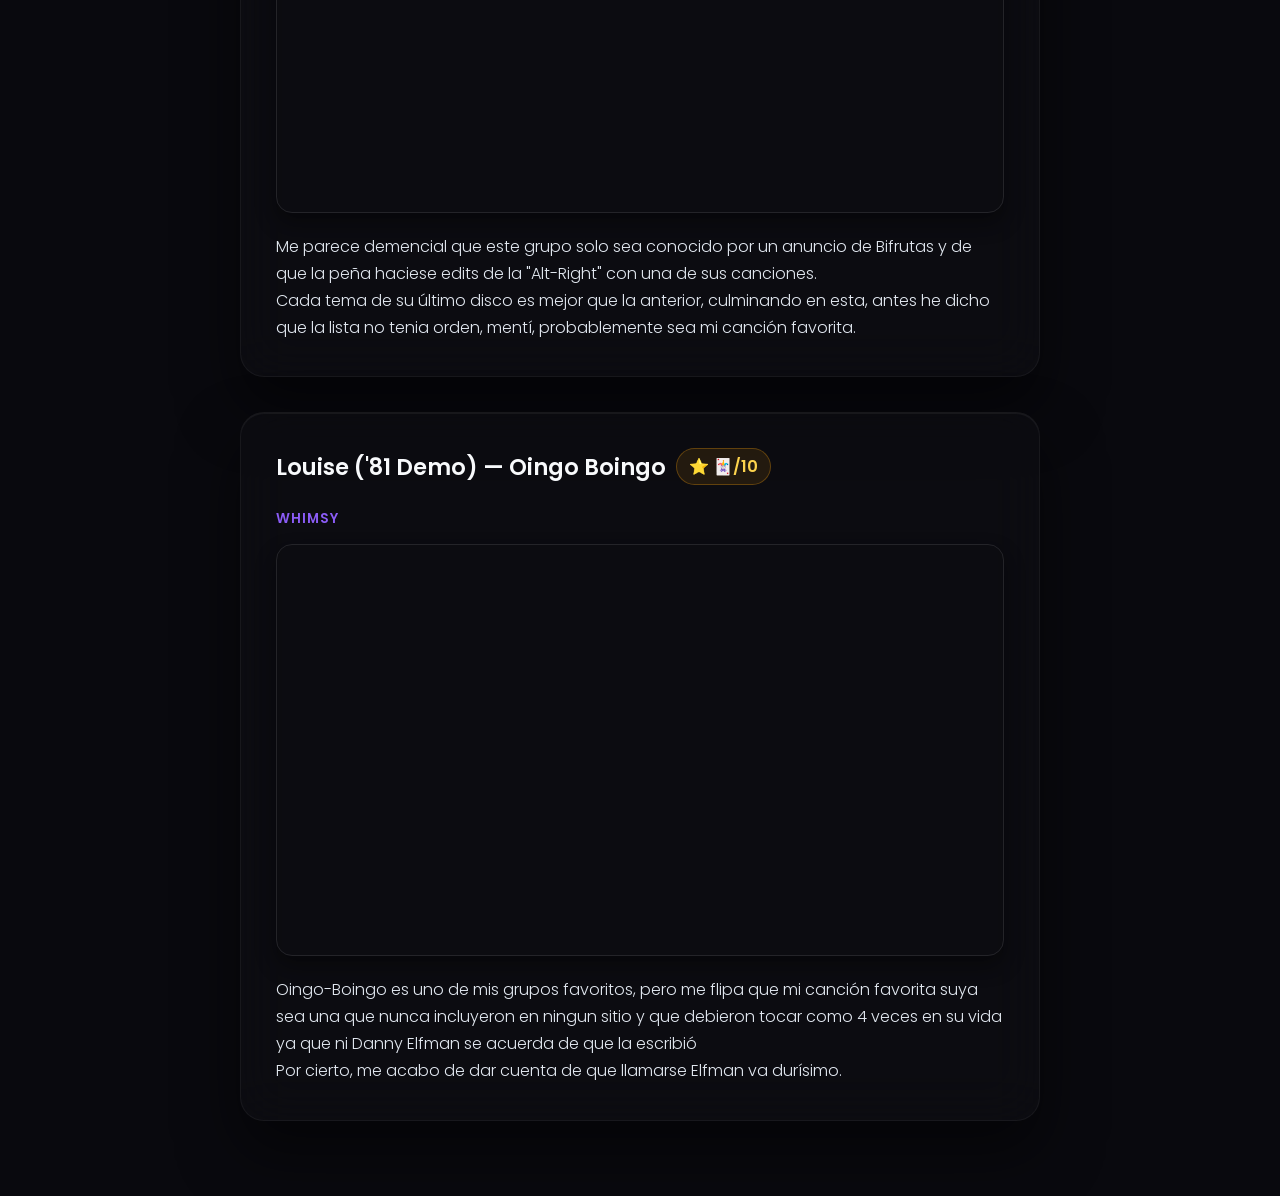
==== commit b2097639: "Update musica.html" ====
--- a/musica.html
+++ b/musica.html
@@ -48,15 +48,15 @@
     </div>
 
  <div class="card">
-        <h2>Louise ('81 Demo) — Oingo Boingo <span class="puntuacion">⭐ 10/10</span></h2>
+        <h2>Louise ('81 Demo) — Oingo Boingo <span class="puntuacion">⭐ 🃏/10</span></h2>
         <span class="resena-genero">Whimsy</span>
         
         <div class="video-wrapper">
             <iframe src="https://www.youtube.com/embed/n5WQEmz9g74?si=hSgo57glOznLsS1e" allow="accelerometer; autoplay; clipboard-write; encrypted-media; gyroscope; picture-in-picture" allowfullscreen></iframe>
         </div>
         
-        <p class="resena-texto">Oingo-Boingo es uno de mis grupos favoritos, pero me flipa que mi canción favorita suya sea una que nunca incluyeron en ningun sitio y debieron tocar como 4 veces en su vida ya que ni Danny Elfman se acuerda de que la escribió</p>
-    <p class="resena-texto">Por cierto me acabo de dar cuenta de que llamarse Elfman va durísimo.</p>
+        <p class="resena-texto">Oingo-Boingo es uno de mis grupos favoritos, pero me flipa que mi canción favorita suya sea una que nunca incluyeron en ningun sitio y que debieron tocar como 4 veces en su vida ya que ni Danny Elfman se acuerda de que la escribió</p>
+    <p class="resena-texto">Por cierto, me acabo de dar cuenta de que llamarse Elfman va durísimo.</p>
     </div>
     
 </body>
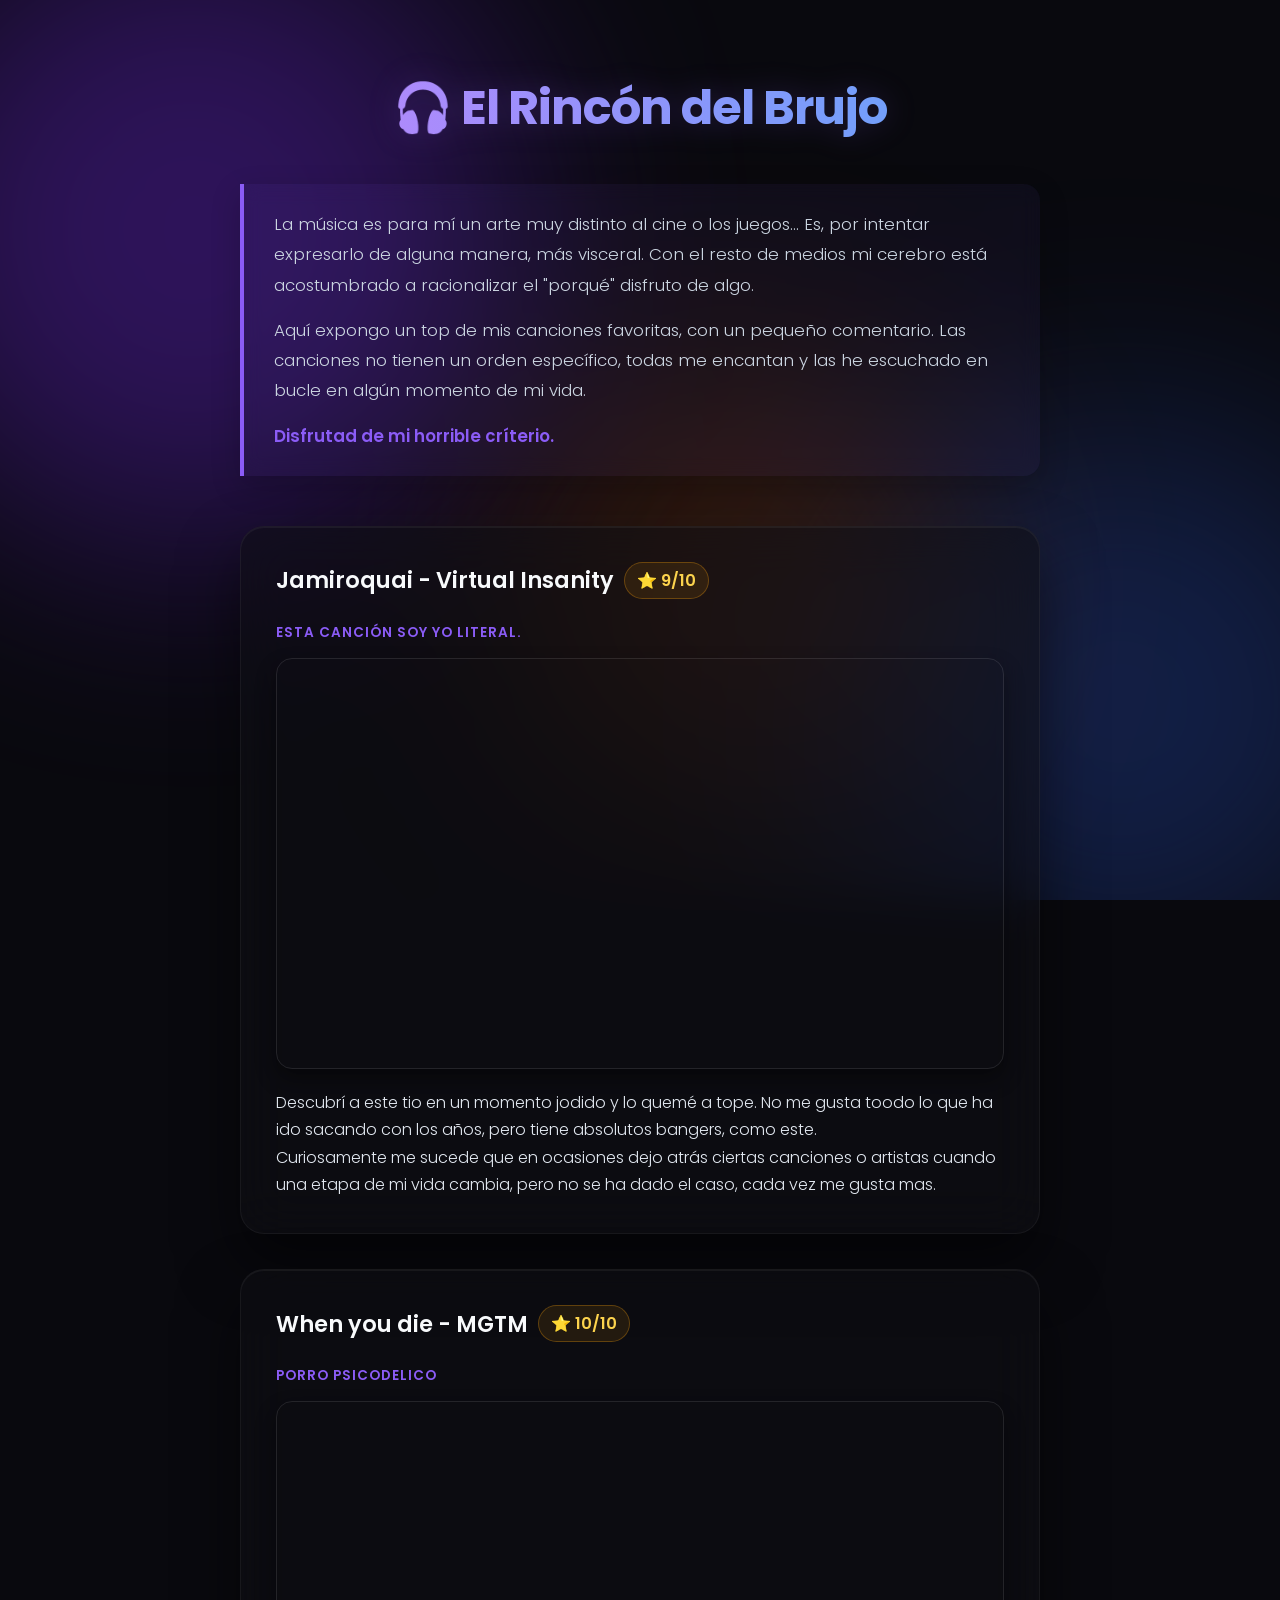
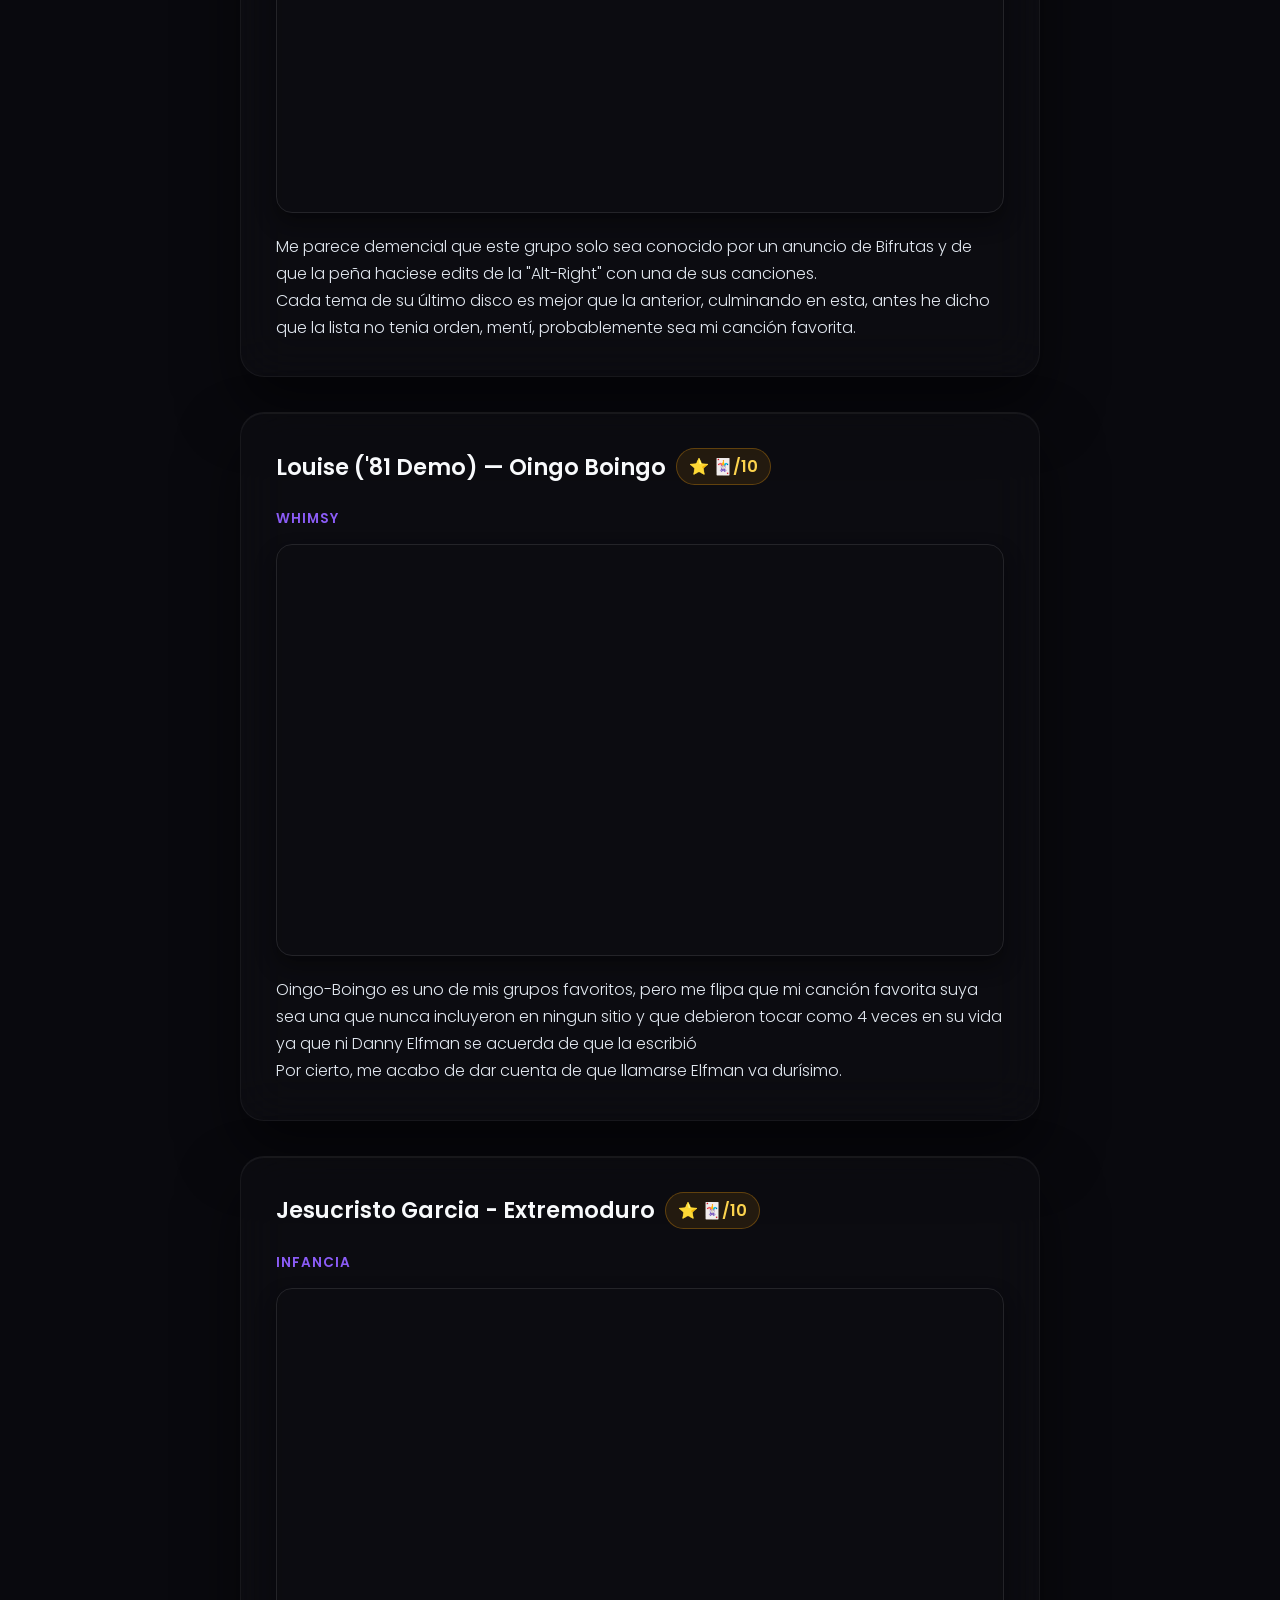
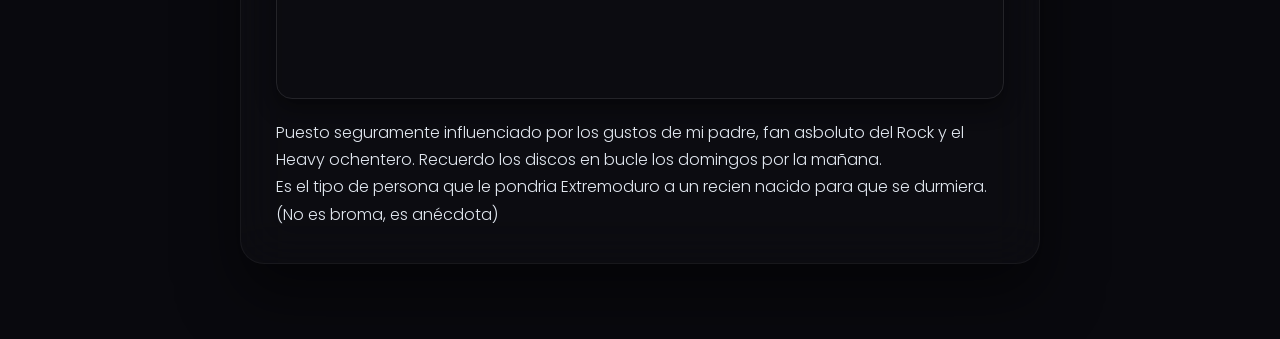
==== commit d310fa02: "Update musica.html" ====
--- a/musica.html
+++ b/musica.html
@@ -57,7 +57,19 @@
         
         <p class="resena-texto">Oingo-Boingo es uno de mis grupos favoritos, pero me flipa que mi canción favorita suya sea una que nunca incluyeron en ningun sitio y que debieron tocar como 4 veces en su vida ya que ni Danny Elfman se acuerda de que la escribió</p>
     <p class="resena-texto">Por cierto, me acabo de dar cuenta de que llamarse Elfman va durísimo.</p>
+
+ </div>
+    
+     <div class="card">
+        <h2>Jesucristo Garcia - Extremoduro<span class="puntuacion">⭐ 🃏/10</span></h2>
+        <span class="resena-genero">Infancia</span>
+        
+        <div class="video-wrapper">
+            <iframe src="https://www.youtube.com/embed/2DpqV3joVOE?si=yLGpN7BL3kIETMJT" allow="accelerometer; autoplay; clipboard-write; encrypted-media; gyroscope; picture-in-picture" allowfullscreen></iframe>
+        </div>
+        
+        <p class="resena-texto">Puesto seguramente influenciado por los gustos de mi padre, fan asboluto del Rock y el Heavy ochentero. Recuerdo los discos en bucle los domingos por la mañana.</p>
+    <p class="resena-texto">Es el tipo de persona que le pondria Extremoduro a un recien nacido para que se durmiera. (No es broma, es anécdota) </p>
     </div>
-    
 </body>
 </html>
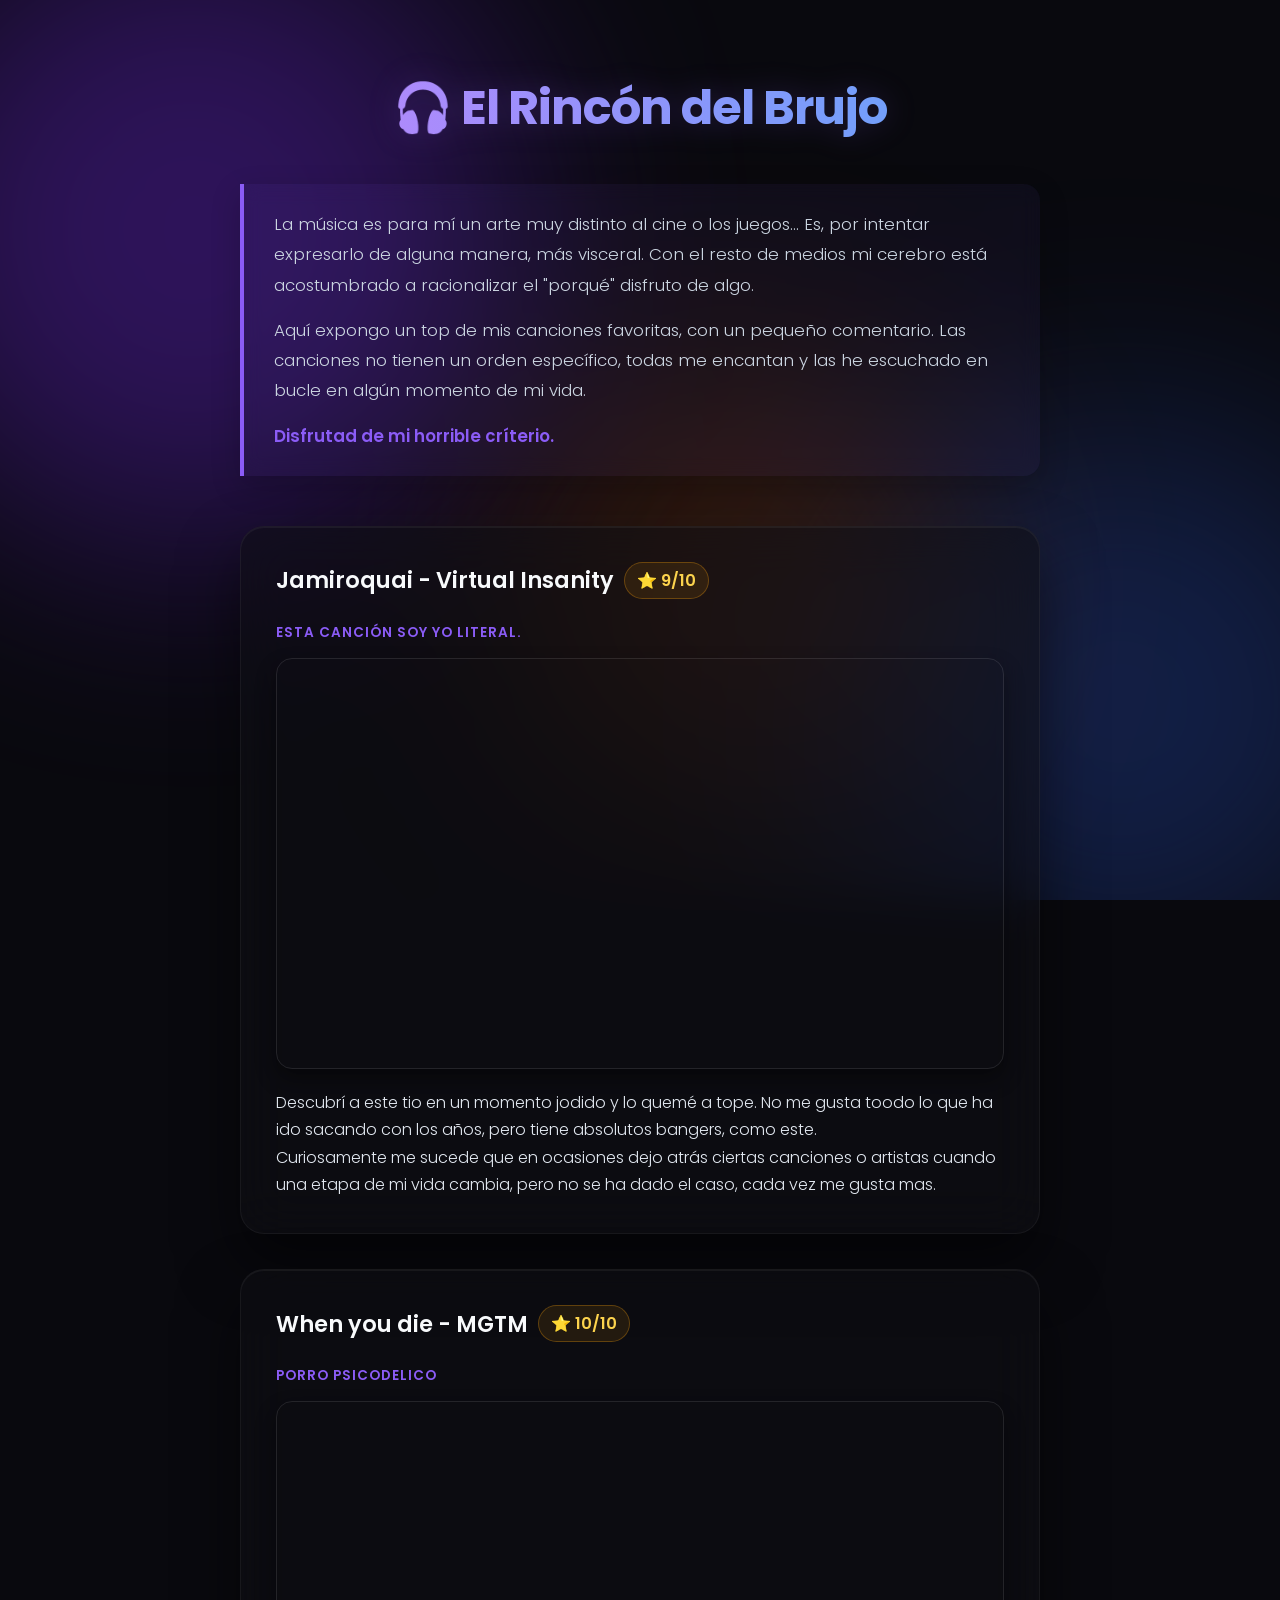
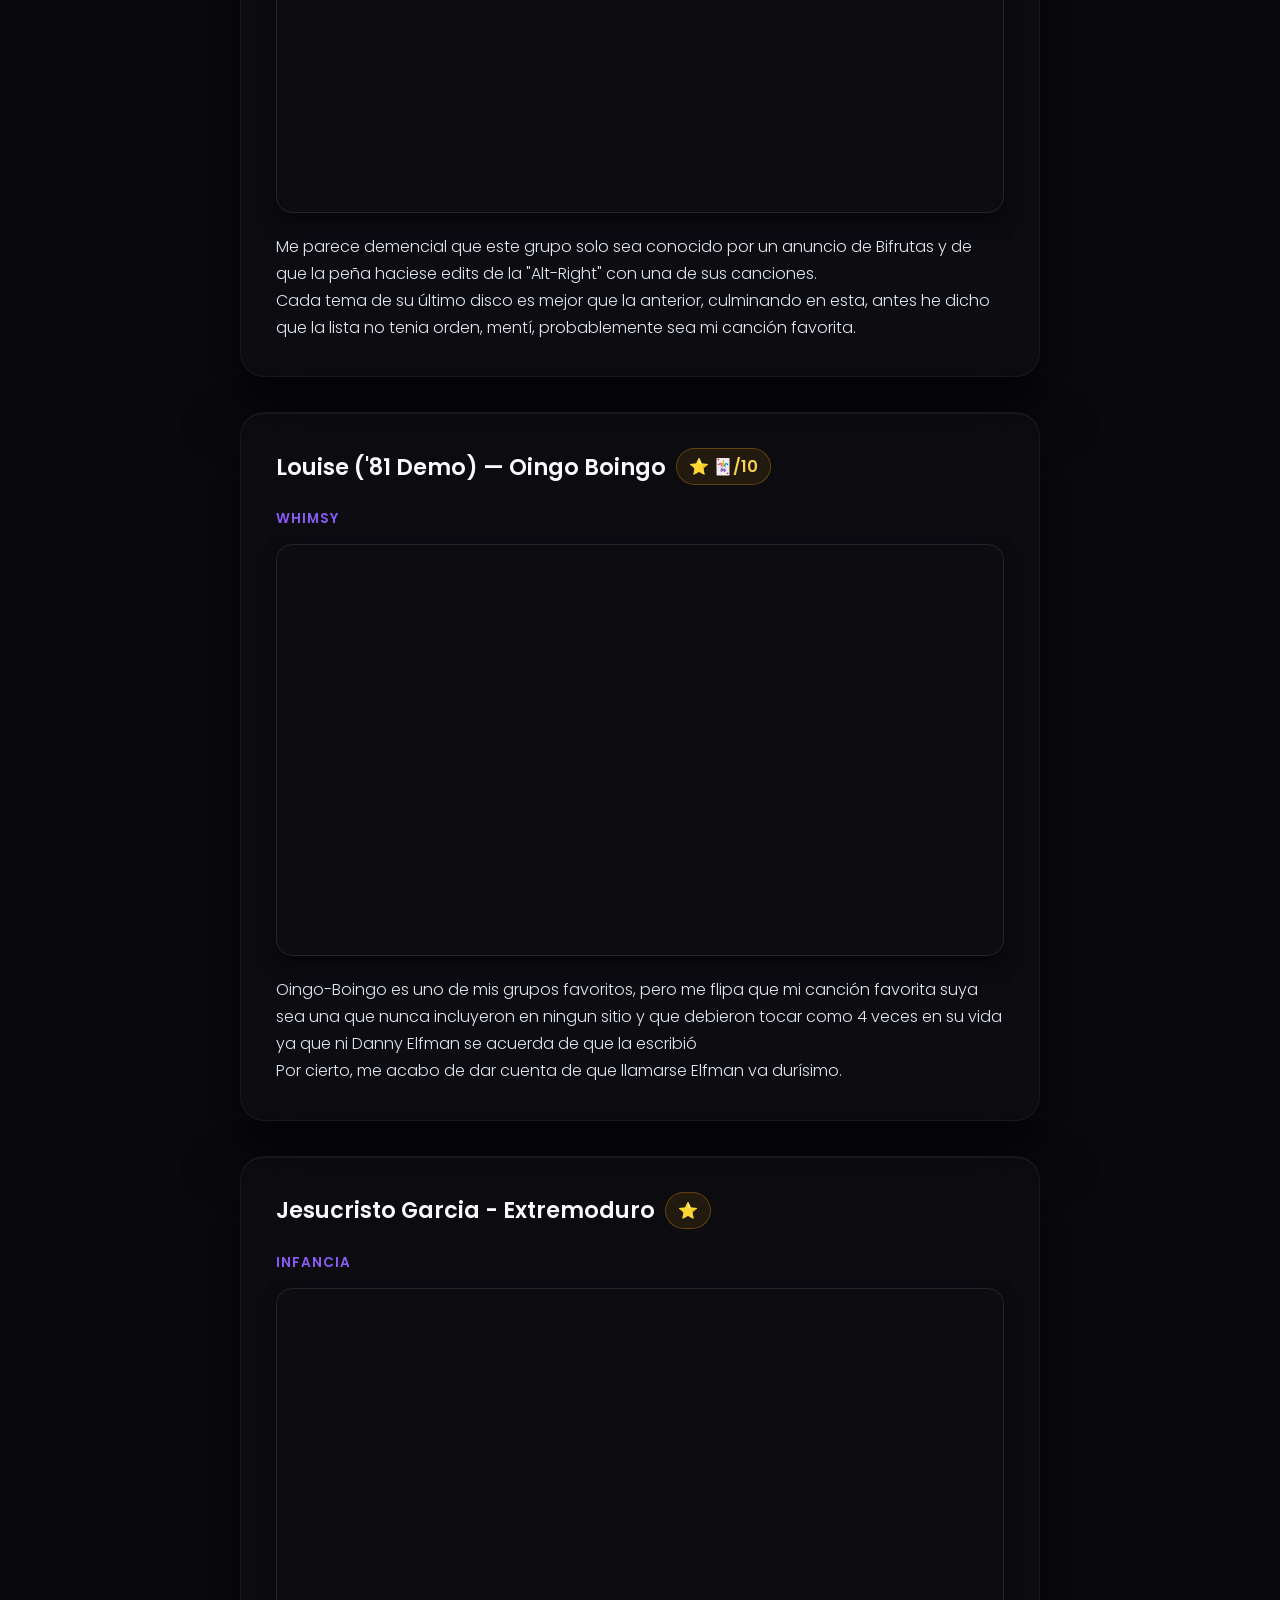
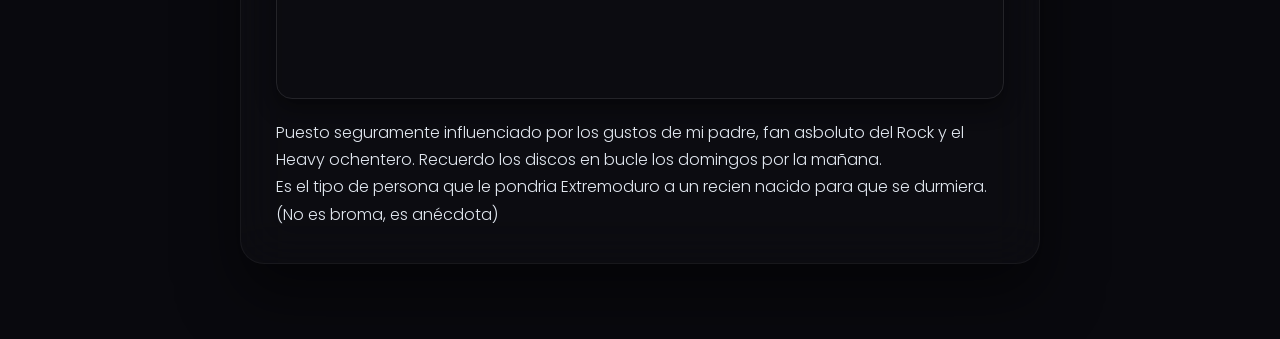
==== commit 0ade0210: "Update musica.html" ====
--- a/musica.html
+++ b/musica.html
@@ -61,7 +61,7 @@
  </div>
     
      <div class="card">
-        <h2>Jesucristo Garcia - Extremoduro<span class="puntuacion">⭐ 🃏/10</span></h2>
+        <h2>Jesucristo Garcia - Extremoduro<span class="puntuacion">⭐</span></h2>
         <span class="resena-genero">Infancia</span>
         
         <div class="video-wrapper">
